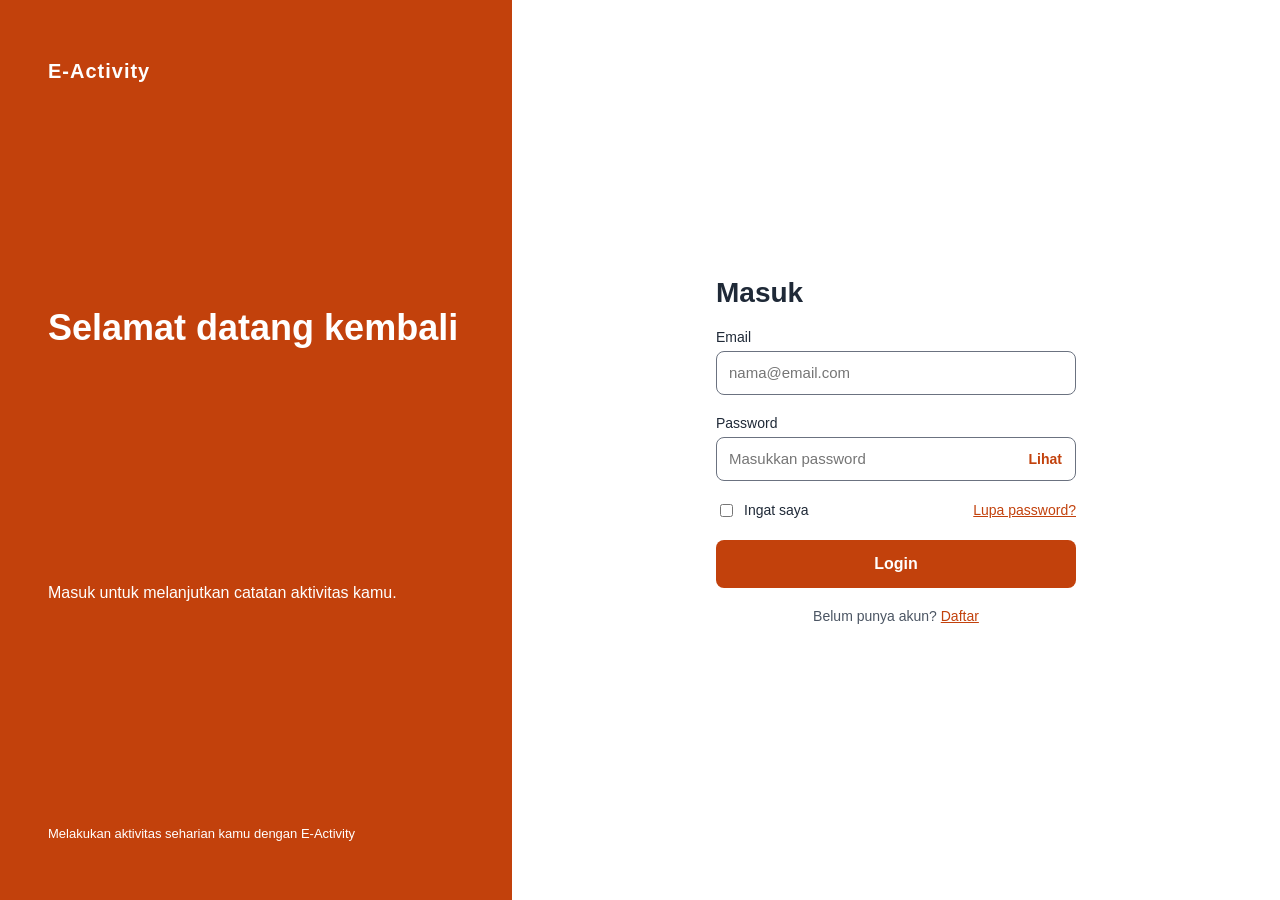
==== index.html @ dd005877 "Add files via upload" ====
<!DOCTYPE html>
<!-- lang="id" memberi tahu browser bahwa halaman ini berbahasa Indonesia -->
<html lang="id">
<head>
  <meta charset="UTF-8">
  <!-- Baris viewport ini wajib supaya tampilan responsif di HP -->
  <meta name="viewport" content="width=device-width, initial-scale=1.0">
  <title>Masuk | LoginTest</title>

  <!-- File CSS (tampilan) akan kita buat setelah index.html selesai -->
  <link rel="stylesheet" href="style.css">
</head>
<body>

  <!-- Pembungkus seluruh halaman. Di desktop: panel kiri + form kanan -->
  <main class="login-page">

    <!-- PANEL KIRI: identitas aplikasi (di HP bisa dikecilkan lewat CSS) -->
    <section class="brand-panel">
      <p class="brand-name">E-Activity</p>
      <h1>Selamat datang kembali</h1>
      <p>Masuk untuk melanjutkan catatan aktivitas kamu.</p>
      <p class="brand-note">Melakukan aktivitas seharian kamu dengan E-Activity</p>
    </section>

    <!-- PANEL KANAN: form login -->
    <section class="form-panel">

      <!-- novalidate: matikan validasi bawaan browser, supaya pesan error
           kita sendiri (dari script.js) yang tampil dan bisa diuji -->
      <form id="login-form" class="login-form" novalidate>
        <h2>Masuk</h2>

        <!-- Pesan umum (misalnya: "Email atau password salah" atau
             "Akun terkunci sementara"). Awalnya kosong. -->
        <p id="form-message" class="form-message" role="alert" aria-live="polite"></p>

        <!-- FIELD EMAIL -->
        <div class="field">
          <label for="email">Email</label>
          <input
            type="email"
            id="email"
            name="email"
            placeholder="nama@email.com"
            autocomplete="username"
            aria-describedby="email-error">
          <!-- Tempat pesan error khusus email (diisi oleh JavaScript) -->
          <span id="email-error" class="field-error"></span>
        </div>

        <!-- FIELD PASSWORD -->
        <div class="field">
          <label for="password">Password</label>
          <div class="password-wrapper">
            <input
              type="password"
              id="password"
              name="password"
              placeholder="Masukkan password"
              autocomplete="current-password"
              aria-describedby="password-error">
            <!-- type="button" supaya tombol ini tidak ikut mengirim form -->
            <button
              type="button"
              id="toggle-password"
              class="toggle-password"
              aria-label="Tampilkan password">
              Lihat
            </button>
          </div>
          <span id="password-error" class="field-error"></span>
        </div>

        <!-- BARIS: Ingat saya + Lupa password -->
        <div class="options-row">
          <label class="remember">
            <input type="checkbox" id="remember" name="remember">
            Ingat saya
          </label>
          <a href="#" id="forgot-link">Lupa password?</a>
        </div>

        <!-- TOMBOL LOGIN: type="submit" supaya bisa ditekan dengan Enter -->
        <button type="submit" id="login-button" class="login-button">Login</button>

        <!-- LINK KE REGISTRASI (project kedua nanti) -->
        <p class="register-text">
          Belum punya akun? <a href="#" id="register-link">Daftar</a>
        </p>
      </form>

    </section>
  </main>

  <!-- File JavaScript (logika) dimuat paling bawah, setelah semua elemen
       di atas ada. Akan kita buat setelah style.css -->
  <script src="script.js"></script>
</body>
</html>
---- style.css ----
/* ==========================================================
   style.css - tampilan halaman login LoginTest
   Mengikuti mockup: panel oranye di kiri, form di kanan.
   ========================================================== */

/* 1. VARIABEL WARNA
   Dengan variabel, kalau mau ganti warna cukup ubah di sini saja. */
   :root {
    --warna-utama: #C2410C;
    --warna-utama-gelap: #9A3412;
    --teks: #1F2937;
    --teks-redup: #4B5563;
    --garis: #6B7280;
    --error: #B91C1C;
    --sukses: #166534;
    --putih: #FFFFFF;
  }
  
  /* 2. RESET DASAR
     box-sizing: border-box membuat lebar elemen sudah termasuk padding
     dan border, jadi ukuran lebih mudah dihitung. */
  * {
    box-sizing: border-box;
  }
  
  body {
    margin: 0;
    font-family: "Segoe UI", Arial, sans-serif;
    color: var(--teks);
    background: var(--putih);
  }
  
  /* 3. LAYOUT UTAMA
     display: flex membuat panel kiri dan kanan berdampingan.
     min-height: 100vh = tinggi minimal setinggi layar. */
  .login-page {
    display: flex;
    min-height: 100vh;
  }
  
  /* 4. PANEL KIRI (oranye) */
  .brand-panel {
    flex: 0 0 40%;
    background: var(--warna-utama);
    color: var(--putih);
    padding: 56px 48px;
    display: flex;
    flex-direction: column;
    justify-content: space-between;
  }
  
  .brand-name {
    margin: 0;
    font-size: 20px;
    font-weight: 700;
    letter-spacing: 1px;
  }
  
  .brand-panel h1 {
    margin: 0 0 12px;
    font-size: 36px;
    line-height: 1.2;
  }
  
  .brand-panel p {
    margin: 0;
    line-height: 1.5;
  }
  
  .brand-note {
    font-size: 13px;
  }
  
  /* 5. PANEL KANAN (form) */
  .form-panel {
    flex: 1;
    display: flex;
    align-items: center;
    justify-content: center;
    padding: 32px;
  }
  
  .login-form {
    width: 100%;
    max-width: 360px;
    display: flex;
    flex-direction: column;
    gap: 20px;
  }
  
  .login-form h2 {
    margin: 0;
    font-size: 28px;
  }
  
  /* 6. FIELD (label + input + pesan error) */
  .field {
    display: flex;
    flex-direction: column;
    gap: 6px;
  }
  
  .field label {
    font-size: 14px;
  }
  
  .field input {
    width: 100%;
    height: 44px;
    padding: 0 12px;
    border: 1px solid var(--garis);
    border-radius: 8px;
    font-size: 15px;
  }
  
  /* Fokus keyboard harus terlihat jelas (penting untuk aksesibilitas) */
  .field input:focus,
  .login-button:focus-visible,
  .toggle-password:focus-visible,
  a:focus-visible {
    outline: 3px solid #FDBA74;
    outline-offset: 2px;
  }
  
  /* Kolom bermasalah: JavaScript nanti menambahkan class "invalid" */
  .field input.invalid {
    border: 2px solid var(--error);
  }
  
  /* Pesan error di bawah kolom. Kalau kosong, tidak memakan tempat. */
  .field-error {
    font-size: 13px;
    color: var(--error);
  }
  
  .field-error:empty {
    display: none;
  }
  
  /* 7. PASSWORD + TOMBOL LIHAT
     Wrapper dibuat position: relative supaya tombol bisa diletakkan
     di atas kolom (di sisi kanan) dengan position: absolute. */
  .password-wrapper {
    position: relative;
  }
  
  .password-wrapper input {
    padding-right: 64px;
  }
  
  .toggle-password {
    position: absolute;
    top: 0;
    right: 4px;
    height: 44px;
    padding: 0 10px;
    border: 0;
    background: transparent;
    color: var(--warna-utama);
    font-size: 14px;
    font-weight: 600;
    cursor: pointer;
  }
  
  /* 8. BARIS "INGAT SAYA" + "LUPA PASSWORD" */
  .options-row {
    display: flex;
    justify-content: space-between;
    align-items: center;
    font-size: 14px;
  }
  
  .remember {
    display: flex;
    align-items: center;
    gap: 8px;
  }
  
  a {
    color: var(--warna-utama);
  }
  
  a:hover {
    color: var(--warna-utama-gelap);
  }
  
  /* 9. TOMBOL LOGIN */
  .login-button {
    height: 48px;
    border: 0;
    border-radius: 8px;
    background: var(--warna-utama);
    color: var(--putih);
    font-size: 16px;
    font-weight: 600;
    cursor: pointer;
  }
  
  .login-button:hover {
    background: var(--warna-utama-gelap);
  }
  
  /* Tombol nonaktif (dipakai nanti saat akun terkunci sementara) */
  .login-button:disabled {
    background: #9CA3AF;
    cursor: not-allowed;
  }
  
  .register-text {
    margin: 0;
    text-align: center;
    font-size: 14px;
    color: var(--teks-redup);
  }
  
  /* 10. PESAN UMUM DI ATAS FORM
     Kalau kosong disembunyikan. Class "error" / "success" ditambahkan
     oleh JavaScript. */
  .form-message {
    margin: 0;
    padding: 10px 12px;
    border-radius: 8px;
    font-size: 14px;
  }
  
  .form-message:empty {
    display: none;
  }
  
  .form-message.error {
    background: #FEE2E2;
    color: var(--error);
  }
  
  .form-message.success {
    background: #DCFCE7;
    color: var(--sukses);
  }
  
  /* 11. TAMPILAN HP
     Aturan di dalam @media hanya berlaku saat lebar layar 768px
     atau kurang. Panel oranye berubah jadi header kecil di atas. */
  @media (max-width: 768px) {
    .login-page {
      flex-direction: column;
    }
  
    .brand-panel {
      flex: none;
      padding: 24px;
      gap: 8px;
    }
  
    .brand-panel h1 {
      font-size: 24px;
    }
  
    .brand-note {
      display: none;
    }
  
    .form-panel {
      align-items: flex-start;
      padding: 24px;
    }
  }
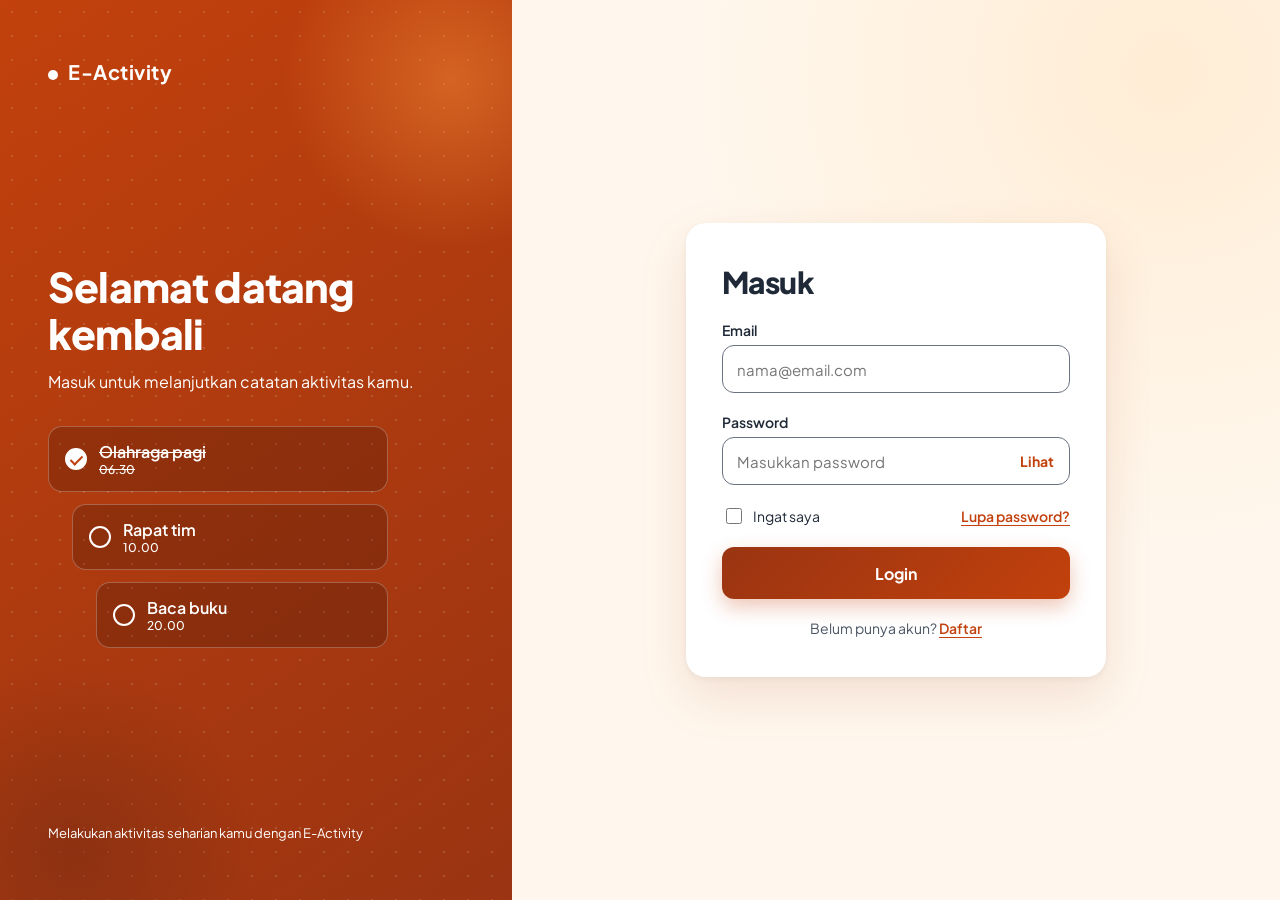
==== commit c9429ccc: "Add files via upload" ====
--- a/index.html
+++ b/index.html
@@ -5,7 +5,7 @@
   <meta charset="UTF-8">
   <!-- Baris viewport ini wajib supaya tampilan responsif di HP -->
   <meta name="viewport" content="width=device-width, initial-scale=1.0">
-  <title>Masuk | LoginTest</title>
+  <title>Masuk | E-Activity</title>
 
   <!-- File CSS (tampilan) akan kita buat setelah index.html selesai -->
   <link rel="stylesheet" href="style.css">
@@ -18,8 +18,28 @@
     <!-- PANEL KIRI: identitas aplikasi (di HP bisa dikecilkan lewat CSS) -->
     <section class="brand-panel">
       <p class="brand-name">E-Activity</p>
-      <h1>Selamat datang kembali</h1>
-      <p>Masuk untuk melanjutkan catatan aktivitas kamu.</p>
+
+      <div class="brand-hero">
+        <h1>Selamat datang kembali</h1>
+        <p>Masuk untuk melanjutkan catatan aktivitas kamu.</p>
+
+        <!-- Kartu pratinjau: hiasan saja, disembunyikan dari screen reader -->
+        <ul class="preview-list" aria-hidden="true">
+          <li class="preview-card done">
+            <span class="check"></span>
+            <span>Olahraga pagi <small>06.30</small></span>
+          </li>
+          <li class="preview-card">
+            <span class="check"></span>
+            <span>Rapat tim <small>10.00</small></span>
+          </li>
+          <li class="preview-card">
+            <span class="check"></span>
+            <span>Baca buku <small>20.00</small></span>
+          </li>
+        </ul>
+      </div>
+
       <p class="brand-note">Melakukan aktivitas seharian kamu dengan E-Activity</p>
     </section>
 
--- a/style.css
+++ b/style.css
@@ -1,266 +1,518 @@
 /* ==========================================================
-   style.css - tampilan halaman login LoginTest
-   Mengikuti mockup: panel oranye di kiri, form di kanan.
+   style.css - tampilan halaman login E-Activity (versi modern)
+   Perubahan dari versi pertama: font baru, panel gradien dengan
+   bentuk melayang, form berbentuk kartu, animasi halus.
+   Nama class dan id TIDAK berubah, jadi script.js dan test case
+   tetap berlaku.
    ========================================================== */
 
-/* 1. VARIABEL WARNA
-   Dengan variabel, kalau mau ganti warna cukup ubah di sini saja. */
+/* 1. FONT
+   Plus Jakarta Sans diambil dari Google Fonts (butuh internet).
+   Kalau gagal dimuat, browser memakai font cadangan di --font. */
+   @import url("https://fonts.googleapis.com/css2?family=Plus+Jakarta+Sans:wght@400;500;600;700;800&display=swap");
+
+   /* 2. VARIABEL (warna dan font). Ubah di sini untuk ganti tema. */
    :root {
-    --warna-utama: #C2410C;
-    --warna-utama-gelap: #9A3412;
-    --teks: #1F2937;
-    --teks-redup: #4B5563;
-    --garis: #6B7280;
-    --error: #B91C1C;
-    --sukses: #166534;
-    --putih: #FFFFFF;
-  }
-  
-  /* 2. RESET DASAR
-     box-sizing: border-box membuat lebar elemen sudah termasuk padding
-     dan border, jadi ukuran lebih mudah dihitung. */
-  * {
-    box-sizing: border-box;
-  }
-  
-  body {
-    margin: 0;
-    font-family: "Segoe UI", Arial, sans-serif;
-    color: var(--teks);
-    background: var(--putih);
-  }
-  
-  /* 3. LAYOUT UTAMA
-     display: flex membuat panel kiri dan kanan berdampingan.
-     min-height: 100vh = tinggi minimal setinggi layar. */
-  .login-page {
-    display: flex;
-    min-height: 100vh;
-  }
-  
-  /* 4. PANEL KIRI (oranye) */
-  .brand-panel {
-    flex: 0 0 40%;
-    background: var(--warna-utama);
-    color: var(--putih);
-    padding: 56px 48px;
-    display: flex;
-    flex-direction: column;
-    justify-content: space-between;
-  }
-  
-  .brand-name {
-    margin: 0;
-    font-size: 20px;
-    font-weight: 700;
-    letter-spacing: 1px;
-  }
-  
-  .brand-panel h1 {
-    margin: 0 0 12px;
-    font-size: 36px;
-    line-height: 1.2;
-  }
-  
-  .brand-panel p {
-    margin: 0;
-    line-height: 1.5;
-  }
-  
-  .brand-note {
-    font-size: 13px;
-  }
-  
-  /* 5. PANEL KANAN (form) */
-  .form-panel {
-    flex: 1;
-    display: flex;
-    align-items: center;
-    justify-content: center;
-    padding: 32px;
-  }
-  
-  .login-form {
-    width: 100%;
-    max-width: 360px;
-    display: flex;
-    flex-direction: column;
-    gap: 20px;
-  }
-  
-  .login-form h2 {
-    margin: 0;
-    font-size: 28px;
-  }
-  
-  /* 6. FIELD (label + input + pesan error) */
-  .field {
-    display: flex;
-    flex-direction: column;
-    gap: 6px;
-  }
-  
-  .field label {
-    font-size: 14px;
-  }
-  
-  .field input {
-    width: 100%;
-    height: 44px;
-    padding: 0 12px;
-    border: 1px solid var(--garis);
-    border-radius: 8px;
-    font-size: 15px;
-  }
-  
-  /* Fokus keyboard harus terlihat jelas (penting untuk aksesibilitas) */
-  .field input:focus,
-  .login-button:focus-visible,
-  .toggle-password:focus-visible,
-  a:focus-visible {
-    outline: 3px solid #FDBA74;
-    outline-offset: 2px;
-  }
-  
-  /* Kolom bermasalah: JavaScript nanti menambahkan class "invalid" */
-  .field input.invalid {
-    border: 2px solid var(--error);
-  }
-  
-  /* Pesan error di bawah kolom. Kalau kosong, tidak memakan tempat. */
-  .field-error {
-    font-size: 13px;
-    color: var(--error);
-  }
-  
-  .field-error:empty {
-    display: none;
-  }
-  
-  /* 7. PASSWORD + TOMBOL LIHAT
-     Wrapper dibuat position: relative supaya tombol bisa diletakkan
-     di atas kolom (di sisi kanan) dengan position: absolute. */
-  .password-wrapper {
-    position: relative;
-  }
-  
-  .password-wrapper input {
-    padding-right: 64px;
-  }
-  
-  .toggle-password {
-    position: absolute;
-    top: 0;
-    right: 4px;
-    height: 44px;
-    padding: 0 10px;
-    border: 0;
-    background: transparent;
-    color: var(--warna-utama);
-    font-size: 14px;
-    font-weight: 600;
-    cursor: pointer;
-  }
-  
-  /* 8. BARIS "INGAT SAYA" + "LUPA PASSWORD" */
-  .options-row {
-    display: flex;
-    justify-content: space-between;
-    align-items: center;
-    font-size: 14px;
-  }
-  
-  .remember {
-    display: flex;
-    align-items: center;
-    gap: 8px;
-  }
-  
-  a {
-    color: var(--warna-utama);
-  }
-  
-  a:hover {
-    color: var(--warna-utama-gelap);
-  }
-  
-  /* 9. TOMBOL LOGIN */
-  .login-button {
-    height: 48px;
-    border: 0;
-    border-radius: 8px;
-    background: var(--warna-utama);
-    color: var(--putih);
-    font-size: 16px;
-    font-weight: 600;
-    cursor: pointer;
-  }
-  
-  .login-button:hover {
-    background: var(--warna-utama-gelap);
-  }
-  
-  /* Tombol nonaktif (dipakai nanti saat akun terkunci sementara) */
-  .login-button:disabled {
-    background: #9CA3AF;
-    cursor: not-allowed;
-  }
-  
-  .register-text {
-    margin: 0;
-    text-align: center;
-    font-size: 14px;
-    color: var(--teks-redup);
-  }
-  
-  /* 10. PESAN UMUM DI ATAS FORM
-     Kalau kosong disembunyikan. Class "error" / "success" ditambahkan
-     oleh JavaScript. */
-  .form-message {
-    margin: 0;
-    padding: 10px 12px;
-    border-radius: 8px;
-    font-size: 14px;
-  }
-  
-  .form-message:empty {
-    display: none;
-  }
-  
-  .form-message.error {
-    background: #FEE2E2;
-    color: var(--error);
-  }
-  
-  .form-message.success {
-    background: #DCFCE7;
-    color: var(--sukses);
-  }
-  
-  /* 11. TAMPILAN HP
-     Aturan di dalam @media hanya berlaku saat lebar layar 768px
-     atau kurang. Panel oranye berubah jadi header kecil di atas. */
-  @media (max-width: 768px) {
-    .login-page {
-      flex-direction: column;
-    }
-  
-    .brand-panel {
-      flex: none;
-      padding: 24px;
-      gap: 8px;
-    }
-  
-    .brand-panel h1 {
-      font-size: 24px;
-    }
-  
-    .brand-note {
-      display: none;
-    }
-  
-    .form-panel {
-      align-items: flex-start;
-      padding: 24px;
-    }
-  }+     --warna-utama: #C2410C;
+     --warna-utama-gelap: #9A3412;
+     --teks: #1F2937;
+     --teks-redup: #4B5563;
+     --garis: #6B7280;
+     --error: #B91C1C;
+     --sukses: #166534;
+     --putih: #FFFFFF;
+     --latar-form: #FFF7ED;
+     --font: "Plus Jakarta Sans", "Segoe UI", Arial, sans-serif;
+   }
+   
+   * {
+     box-sizing: border-box;
+   }
+   
+   body {
+     margin: 0;
+     font-family: var(--font);
+     color: var(--teks);
+     background: var(--putih);
+   }
+   
+   /* Tombol dan kolom isian tidak otomatis memakai font body */
+   button,
+   input {
+     font-family: inherit;
+   }
+   
+   /* 3. ANIMASI
+      keyframes = definisi gerakan. Dipakai lewat properti "animation". */
+   @keyframes naik {
+     from { opacity: 0; transform: translateY(16px); }
+     to   { opacity: 1; transform: none; }
+   }
+   
+   @keyframes melayang {
+     from { transform: translate(0, 0) scale(1); }
+     to   { transform: translate(-30px, 40px) scale(1.15); }
+   }
+   
+   @keyframes getar {
+     0%, 100% { transform: translateX(0); }
+     25%      { transform: translateX(-6px); }
+     75%      { transform: translateX(6px); }
+   }
+   
+   /* 4. LAYOUT UTAMA */
+   .login-page {
+     display: flex;
+     min-height: 100vh;
+   }
+   
+   /* 5. PANEL KIRI
+      Latar: pola titik halus + gradien. Dua bentuk bulat besar
+      (::before dan ::after) melayang pelan sebagai hiasan. */
+   .brand-panel {
+     position: relative;
+     overflow: hidden;
+     flex: 0 0 40%;
+     padding: 56px 48px;
+     display: flex;
+     flex-direction: column;
+     justify-content: space-between;
+     color: var(--putih);
+     background:
+       radial-gradient(rgba(255, 255, 255, 0.14) 1px, transparent 1px) 0 0 / 24px 24px,
+       linear-gradient(145deg, #C2410C 0%, #9A3412 100%);
+   }
+   
+   .brand-panel::before,
+   .brand-panel::after {
+     content: "";
+     position: absolute;
+     border-radius: 50%;
+     pointer-events: none;
+     animation: melayang 12s ease-in-out infinite alternate;
+   }
+   
+   .brand-panel::before {
+     width: 340px;
+     height: 340px;
+     top: -90px;
+     right: -110px;
+     background: radial-gradient(circle, #FB923C, transparent 70%);
+     opacity: 0.45;
+   }
+   
+   .brand-panel::after {
+     width: 380px;
+     height: 380px;
+     bottom: -140px;
+     left: -120px;
+     background: radial-gradient(circle, #7C2D12, transparent 70%);
+     opacity: 0.6;
+     animation-duration: 16s;
+     animation-direction: alternate-reverse;
+   }
+   
+   /* Isi teks berada di atas bentuk hiasan, dan muncul bergantian */
+   .brand-panel > * {
+     position: relative;
+     z-index: 1;
+     animation: naik 0.7s ease both;
+   }
+   
+   .brand-panel > :nth-child(2) { animation-delay: 0.1s; }
+   .brand-panel > :nth-child(3) { animation-delay: 0.2s; }
+   .brand-panel > :nth-child(4) { animation-delay: 0.3s; }
+   
+   .brand-name {
+     margin: 0;
+     font-size: 20px;
+     font-weight: 700;
+     letter-spacing: 0.5px;
+   }
+   
+   /* Titik kecil di depan nama aplikasi */
+   .brand-name::before {
+     content: "";
+     display: inline-block;
+     width: 10px;
+     height: 10px;
+     margin-right: 10px;
+     border-radius: 50%;
+     background: var(--putih);
+   }
+   
+   .brand-panel h1 {
+     margin: 0 0 12px;
+     font-size: clamp(2rem, 3.2vw, 2.75rem);
+     font-weight: 800;
+     line-height: 1.15;
+     letter-spacing: -0.02em;
+   }
+   
+   .brand-panel p {
+     margin: 0;
+     line-height: 1.6;
+   }
+   
+   .brand-note {
+     font-size: 13px;
+   }
+   
+   /* 6. PANEL KANAN: latar krem lembut dengan sorotan di pojok */
+   .form-panel {
+     flex: 1;
+     display: flex;
+     align-items: center;
+     justify-content: center;
+     padding: 32px;
+     background:
+       radial-gradient(circle at 85% 8%, #FFEDD5, transparent 45%),
+       var(--latar-form);
+   }
+   
+   /* Form berbentuk kartu putih dengan bayangan lembut */
+   .login-form {
+     width: 100%;
+     max-width: 420px;
+     display: flex;
+     flex-direction: column;
+     gap: 20px;
+     padding: 40px 36px;
+     border-radius: 20px;
+     background: var(--putih);
+     box-shadow:
+       0 20px 50px rgba(154, 52, 18, 0.12),
+       0 2px 6px rgba(0, 0, 0, 0.05);
+   }
+   
+   /* Tiap bagian form muncul naik satu per satu */
+   .login-form > * {
+     animation: naik 0.5s ease both;
+   }
+   
+   .login-form > :nth-child(1) { animation-delay: 0.05s; }
+   .login-form > :nth-child(2) { animation-delay: 0.10s; }
+   .login-form > :nth-child(3) { animation-delay: 0.15s; }
+   .login-form > :nth-child(4) { animation-delay: 0.20s; }
+   .login-form > :nth-child(5) { animation-delay: 0.25s; }
+   .login-form > :nth-child(6) { animation-delay: 0.30s; }
+   .login-form > :nth-child(7) { animation-delay: 0.35s; }
+   
+   .login-form h2 {
+     margin: 0;
+     font-size: 30px;
+     font-weight: 800;
+     letter-spacing: -0.02em;
+   }
+   
+   /* 7. FIELD */
+   .field {
+     display: flex;
+     flex-direction: column;
+     gap: 6px;
+   }
+   
+   .field label {
+     font-size: 14px;
+     font-weight: 600;
+   }
+   
+   .field input {
+     width: 100%;
+     height: 48px;
+     padding: 0 14px;
+     border: 1.5px solid var(--garis);
+     border-radius: 12px;
+     background: var(--putih);
+     font-size: 15px;
+     transition: border-color 0.2s, box-shadow 0.2s;
+   }
+   
+   .field input:hover {
+     border-color: var(--teks);
+   }
+   
+   /* Saat difokuskan: garis oranye dan cincin cahaya lembut */
+   .field input:focus {
+     outline: 2px solid transparent;
+     border-color: var(--warna-utama);
+     box-shadow: 0 0 0 4px rgba(194, 65, 12, 0.18);
+   }
+   
+   /* Kolom bermasalah: garis merah dan sedikit getaran */
+   .field input.invalid {
+     border-color: var(--error);
+     box-shadow: 0 0 0 3px rgba(185, 28, 28, 0.12);
+     animation: getar 0.35s ease;
+   }
+   
+   .field input.invalid:focus {
+     box-shadow: 0 0 0 4px rgba(185, 28, 28, 0.2);
+   }
+   
+   .field-error {
+     font-size: 13px;
+     font-weight: 500;
+     color: var(--error);
+   }
+   
+   .field-error:empty {
+     display: none;
+   }
+   
+   /* 8. PASSWORD + TOMBOL LIHAT */
+   .password-wrapper {
+     position: relative;
+   }
+   
+   .password-wrapper input {
+     padding-right: 110px;
+   }
+   
+   .toggle-password {
+     position: absolute;
+     top: 0;
+     right: 6px;
+     height: 48px;
+     padding: 0 10px;
+     border: 0;
+     border-radius: 8px;
+     background: transparent;
+     color: var(--warna-utama);
+     font-size: 14px;
+     font-weight: 700;
+     cursor: pointer;
+     transition: color 0.2s;
+   }
+   
+   .toggle-password:hover {
+     color: var(--warna-utama-gelap);
+   }
+   
+   /* 9. BARIS INGAT SAYA + LUPA PASSWORD */
+   .options-row {
+     display: flex;
+     justify-content: space-between;
+     align-items: center;
+     font-size: 14px;
+   }
+   
+   .remember {
+     display: flex;
+     align-items: center;
+     gap: 8px;
+   }
+   
+   .remember input {
+     width: 16px;
+     height: 16px;
+     accent-color: var(--warna-utama);
+   }
+   
+   a {
+     color: var(--warna-utama);
+     font-weight: 600;
+     text-underline-offset: 3px;
+   }
+   
+   a:hover {
+     color: var(--warna-utama-gelap);
+   }
+   
+   /* Penanda fokus keyboard yang jelas untuk tombol dan link */
+   .login-button:focus-visible,
+   .toggle-password:focus-visible,
+   a:focus-visible {
+     outline: 3px solid var(--warna-utama-gelap);
+     outline-offset: 3px;
+   }
+   
+   /* 10. TOMBOL LOGIN: gradien, naik sedikit saat disorot */
+   .login-button {
+     height: 52px;
+     border: 0;
+     border-radius: 12px;
+     background: linear-gradient(135deg, var(--warna-utama-gelap), var(--warna-utama));
+     color: var(--putih);
+     font-size: 16px;
+     font-weight: 700;
+     cursor: pointer;
+     box-shadow: 0 8px 20px rgba(194, 65, 12, 0.3);
+     transition: transform 0.15s, box-shadow 0.2s;
+   }
+   
+   .login-button:hover {
+     transform: translateY(-2px);
+     box-shadow: 0 12px 26px rgba(194, 65, 12, 0.38);
+   }
+   
+   .login-button:active {
+     transform: translateY(0) scale(0.99);
+   }
+   
+   /* Saat akun terkunci */
+   .login-button:disabled {
+     background: #9CA3AF;
+     box-shadow: none;
+     transform: none;
+     cursor: not-allowed;
+   }
+   
+   .register-text {
+     margin: 0;
+     text-align: center;
+     font-size: 14px;
+     color: var(--teks-redup);
+   }
+   
+   /* 11. PESAN UMUM DI ATAS FORM */
+   .form-message {
+     margin: 0;
+     padding: 12px 14px;
+     border-left: 4px solid transparent;
+     border-radius: 12px;
+     font-size: 14px;
+     font-weight: 500;
+   }
+   
+   .form-message:empty {
+     display: none;
+   }
+   
+   .form-message.error {
+     border-left-color: var(--error);
+     background: #FEE2E2;
+     color: var(--error);
+   }
+   
+   .form-message.success {
+     border-left-color: var(--sukses);
+     background: #DCFCE7;
+     color: var(--sukses);
+   }
+   
+   /* 12. TAMPILAN HP (layar 768px ke bawah) */
+   @media (max-width: 768px) {
+     .login-page {
+       flex-direction: column;
+     }
+   
+     .brand-panel {
+       flex: none;
+       padding: 28px 24px;
+       gap: 8px;
+     }
+   
+     .brand-panel::before {
+       width: 220px;
+       height: 220px;
+     }
+   
+     .brand-panel::after {
+       width: 240px;
+       height: 240px;
+     }
+   
+     .brand-panel h1 {
+       font-size: 1.6rem;
+     }
+   
+     .brand-note {
+       display: none;
+     }
+   
+     .form-panel {
+       align-items: flex-start;
+       padding: 20px;
+     }
+   
+     .login-form {
+       padding: 28px 22px;
+     }
+   }
+   
+   /* 13. KARTU PRATINJAU AKTIVITAS DI PANEL KIRI */
+   .preview-list {
+     list-style: none;
+     margin: 32px 0 0;
+     padding: 0;
+     max-width: 340px;
+     display: flex;
+     flex-direction: column;
+     gap: 12px;
+   }
+   
+   .preview-card {
+     display: flex;
+     align-items: center;
+     gap: 12px;
+     padding: 14px 16px;
+     border: 1px solid rgba(255, 255, 255, 0.25);
+     border-radius: 14px;
+     background: rgba(0, 0, 0, 0.18);
+     font-weight: 600;
+     animation: apung 5s ease-in-out infinite alternate;
+   }
+   
+   /* Susunan miring seperti tangga, gerakannya tidak serempak */
+   .preview-card:nth-child(2) { margin-left: 24px; animation-delay: -1.5s; }
+   .preview-card:nth-child(3) { margin-left: 48px; animation-delay: -3s; }
+   
+   .preview-card small {
+     display: block;
+     font-size: 12px;
+     font-weight: 500;
+   }
+   
+   /* Lingkaran centang */
+   .check {
+     position: relative;
+     flex: none;
+     width: 22px;
+     height: 22px;
+     border: 2px solid var(--putih);
+     border-radius: 50%;
+   }
+   
+   .done .check {
+     background: var(--putih);
+   }
+   
+   .done .check::after {
+     content: "";
+     position: absolute;
+     top: 3px;
+     left: 6px;
+     width: 5px;
+     height: 10px;
+     border-right: 2px solid var(--warna-utama);
+     border-bottom: 2px solid var(--warna-utama);
+     transform: rotate(45deg);
+   }
+   
+   .done span:last-child {
+     text-decoration: line-through;
+   }
+   
+   @keyframes apung {
+     from { transform: translateY(0); }
+     to   { transform: translateY(-8px); }
+   }
+   
+   /* Di HP kartu disembunyikan supaya header tetap ringkas */
+   @media (max-width: 768px) {
+     .preview-list {
+       display: none;
+     }
+   }
+   
+   /* 14. AKSESIBILITAS: hormati pengguna yang mematikan animasi
+      di pengaturan perangkatnya (prefers-reduced-motion). */
+   @media (prefers-reduced-motion: reduce) {
+     *,
+     *::before,
+     *::after {
+       animation: none !important;
+       transition: none !important;
+     }
+   }
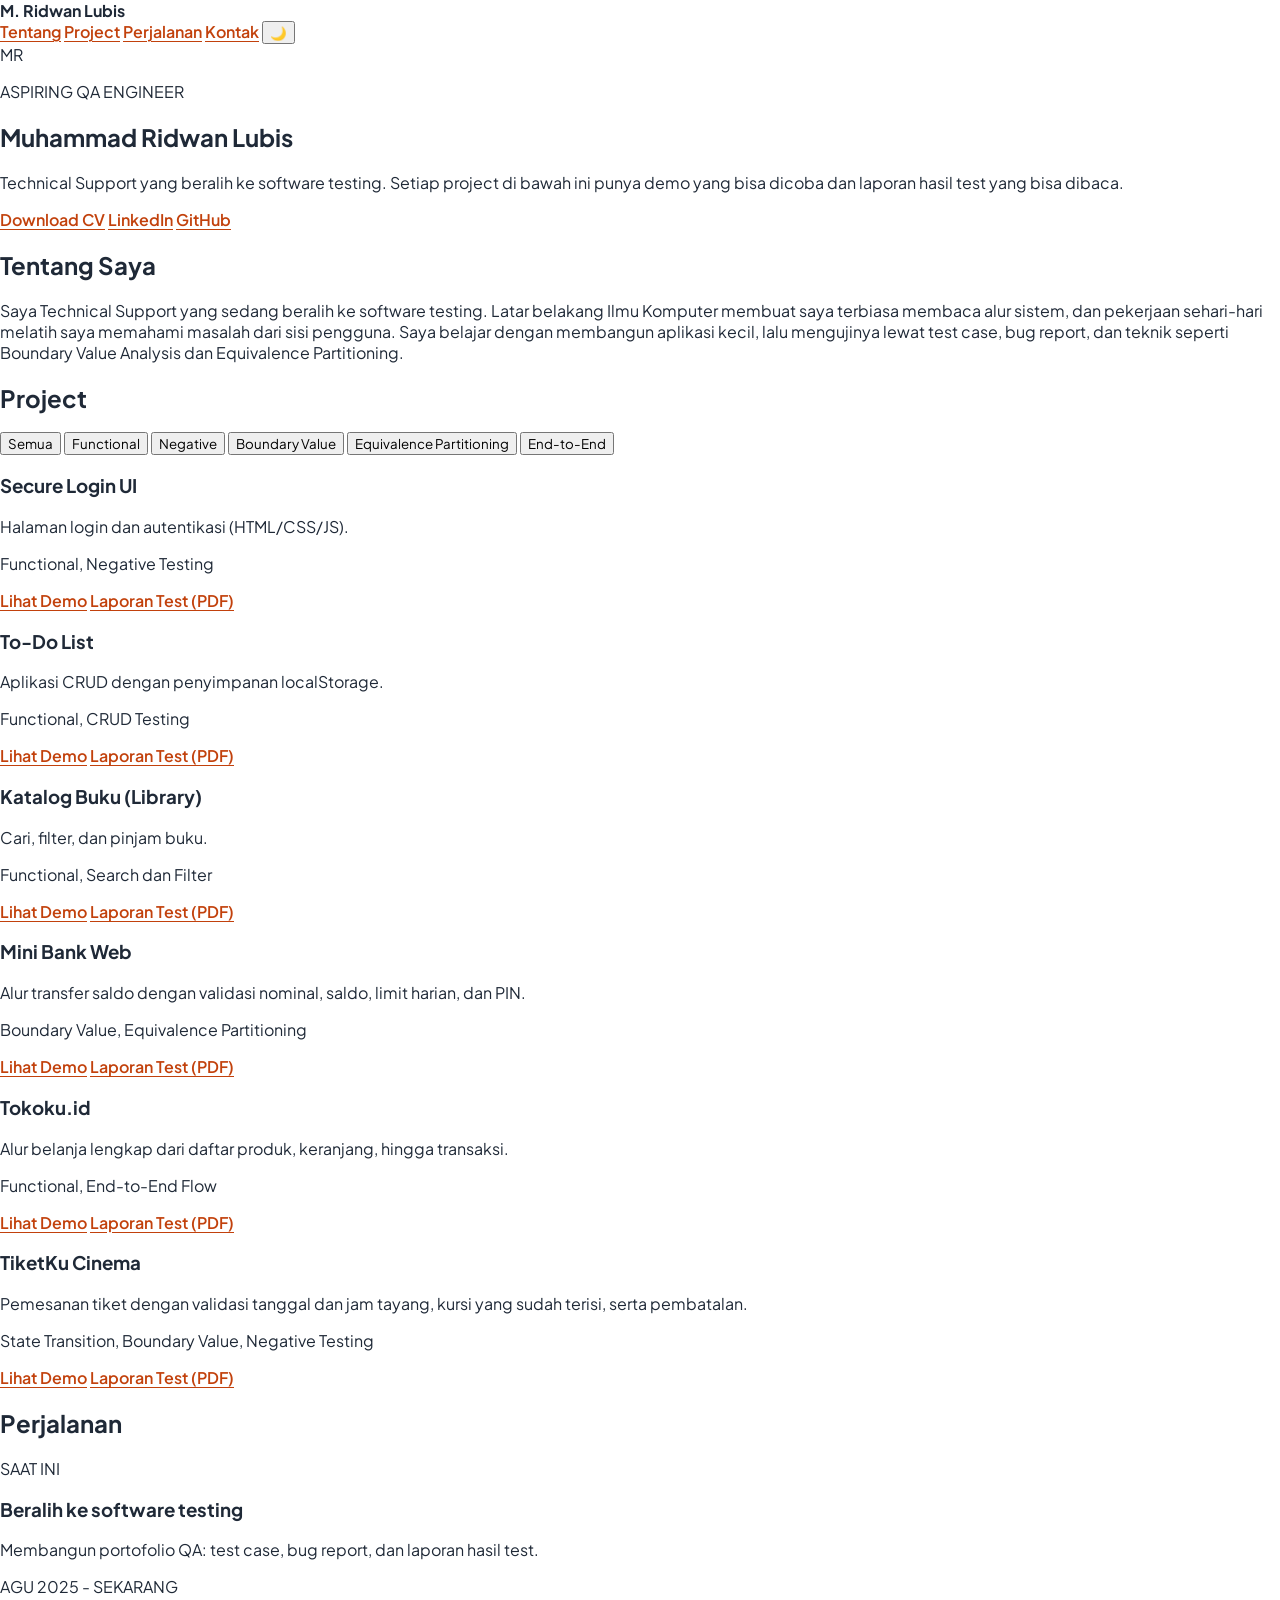
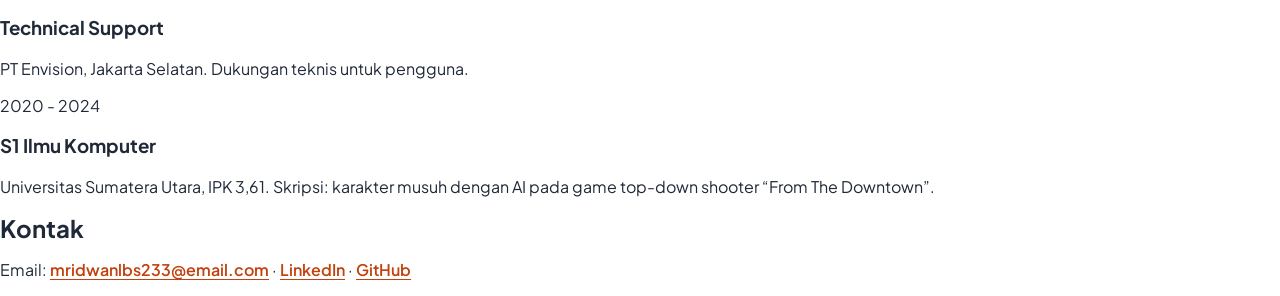
==== commit fd8517bf: "Update index.html" ====
--- a/index.html
+++ b/index.html
@@ -1,120 +1,177 @@
-<!DOCTYPE html>
-<!-- lang="id" memberi tahu browser bahwa halaman ini berbahasa Indonesia -->
-<html lang="id">
+<!doctype html>
+<html lang="id" data-theme="dark">
 <head>
-  <meta charset="UTF-8">
-  <!-- Baris viewport ini wajib supaya tampilan responsif di HP -->
-  <meta name="viewport" content="width=device-width, initial-scale=1.0">
-  <title>Masuk | E-Activity</title>
+<meta charset="utf-8">
+<meta name="viewport" content="width=device-width, initial-scale=1">
+<title>Muhammad Ridwan Lubis - Portofolio QA</title>
+<meta name="description" content="Portofolio Aspiring QA Engineer: demo aplikasi dan laporan hasil testing.">
 
-  <!-- File CSS (tampilan) akan kita buat setelah index.html selesai -->
-  <link rel="stylesheet" href="style.css">
+<link rel="stylesheet" href="style.css">
 </head>
+
 <body>
 
-  <!-- Pembungkus seluruh halaman. Di desktop: panel kiri + form kanan -->
-  <main class="login-page">
+<!-- ===== MENU ATAS ===== -->
+<nav><div class="wrap">
+  <strong>M. Ridwan Lubis</strong>
+  <div class="links">
+    <a href="#tentang">Tentang</a>
+    <a href="#project">Project</a>
+    <a href="#perjalanan">Perjalanan</a>
+    <a href="#kontak">Kontak</a>
+    <button id="theme" type="button" aria-label="Ganti ke mode terang" title="Ganti ke mode terang">🌙</button>
+  </div>
+</div></nav>
 
-    <!-- PANEL KIRI: identitas aplikasi (di HP bisa dikecilkan lewat CSS) -->
-    <section class="brand-panel">
-      <p class="brand-name">E-Activity</p>
+<main class="wrap">
 
-      <div class="brand-hero">
-        <h1>Selamat datang kembali</h1>
-        <p>Masuk untuk melanjutkan catatan aktivitas kamu.</p>
+<!-- ===== BAGIAN ATAS: FOTO, NAMA, TOMBOL ===== -->
+<section class="hero">
+  <!-- Foto: simpan dengan nama foto.jpg di folder yang sama. Kalau belum ada, tampil inisial. -->
+  <div class="photo">
+    <div class="inisial">MR</div>
+    <img src="pasfoto.jpeg" alt="Foto Muhammad Ridwan Lubis" onerror="this.remove()">
+  </div>
+  <div>
+    <p class="eyebrow">ASPIRING QA ENGINEER</p>
+    <h1>Muhammad <span>Ridwan Lubis</span></h1>
+    <p class="lead">Technical Support yang beralih ke software testing. Setiap project di bawah ini punya demo yang bisa dicoba dan laporan hasil test yang bisa dibaca.</p>
+    <div class="btns">
+      <a class="btn" href="cv/CV-Muhammad-Ridwan-Lubis.pdf" target="_blank" rel="noopener">Download CV</a>
+      <a class="btn ghost" href="https://www.linkedin.com/in/mridwanlbs23" target="_blank" rel="noopener">LinkedIn</a>
+      <a class="btn ghost" href="https://github.com/mridwanlbs233-collab" target="_blank" rel="noopener">GitHub</a>
+    </div>
+  </div>
+</section>
 
-        <!-- Kartu pratinjau: hiasan saja, disembunyikan dari screen reader -->
-        <ul class="preview-list" aria-hidden="true">
-          <li class="preview-card done">
-            <span class="check"></span>
-            <span>Olahraga pagi <small>06.30</small></span>
-          </li>
-          <li class="preview-card">
-            <span class="check"></span>
-            <span>Rapat tim <small>10.00</small></span>
-          </li>
-          <li class="preview-card">
-            <span class="check"></span>
-            <span>Baca buku <small>20.00</small></span>
-          </li>
-        </ul>
+<!-- ===== TENTANG SAYA ===== -->
+<section id="tentang" class="reveal">
+  <h2>Tentang Saya</h2>
+  <p class="about">Saya Technical Support yang sedang beralih ke software testing. Latar belakang Ilmu Komputer membuat saya terbiasa membaca alur sistem, dan pekerjaan sehari-hari melatih saya memahami masalah dari sisi pengguna. Saya belajar dengan membangun aplikasi kecil, lalu mengujinya lewat test case, bug report, dan teknik seperti Boundary Value Analysis dan Equivalence Partitioning.</p>
+</section>
+
+<!-- ===== PROJECT ===== -->
+<section id="project" class="reveal">
+  <h2>Project</h2>
+
+  <!-- Tombol filter. data-filter harus sama dengan salah satu kata di data-k pada kartu. -->
+  <div class="chips" role="group" aria-label="Filter project">
+    <button class="chip on" type="button" data-filter="all">Semua</button>
+    <button class="chip" type="button" data-filter="functional">Functional</button>
+    <button class="chip" type="button" data-filter="negative">Negative</button>
+    <button class="chip" type="button" data-filter="bva">Boundary Value</button>
+    <button class="chip" type="button" data-filter="ep">Equivalence Partitioning</button>
+    <button class="chip" type="button" data-filter="e2e">End-to-End</button>
+  </div>
+
+  <div class="grid">
+
+    <!-- PROJECT 1: Login UI
+         Link tombol "Lihat Demo" ada di href pertama (ganti kalau perlu).
+         data-k = kategori untuk filter. -->
+    <article class="card" data-k="functional negative">
+      <h3>Secure Login UI</h3>
+      <p>Halaman login dan autentikasi (HTML/CSS/JS).</p>
+      <p class="tag">Functional, Negative Testing</p>
+      <div class="btns">
+        <a class="btn" href="https://mridwanlbs233-collab.github.io/login-ui/" target="_blank" rel="noopener">Lihat Demo</a>
+        <a class="btn ghost" href="reports/login-ui.pdf" target="_blank" rel="noopener">Laporan Test (PDF)</a>
       </div>
+    </article>
 
-      <p class="brand-note">Melakukan aktivitas seharian kamu dengan E-Activity</p>
-    </section>
+    <!-- PROJECT 2: To-Do List -->
+    <article class="card" data-k="functional">
+      <h3>To-Do List</h3>
+      <p>Aplikasi CRUD dengan penyimpanan localStorage.</p>
+      <p class="tag">Functional, CRUD Testing</p>
+      <div class="btns">
+        <a class="btn" href="https://mridwanlbs233-collab.github.io/todo-list/" target="_blank" rel="noopener">Lihat Demo</a>
+        <a class="btn ghost" href="reports/todo-list.pdf" target="_blank" rel="noopener">Laporan Test (PDF)</a>
+      </div>
+    </article>
 
-    <!-- PANEL KANAN: form login -->
-    <section class="form-panel">
+    <!-- PROJECT 3: Katalog Buku -->
+    <article class="card" data-k="functional">
+      <h3>Katalog Buku (Library)</h3>
+      <p>Cari, filter, dan pinjam buku.</p>
+      <p class="tag">Functional, Search dan Filter</p>
+      <div class="btns">
+        <a class="btn" href="https://mridwanlbs233-collab.github.io/library/" target="_blank" rel="noopener">Lihat Demo</a>
+        <a class="btn ghost" href="reports/library.pdf" target="_blank" rel="noopener">Laporan Test (PDF)</a>
+      </div>
+    </article>
 
-      <!-- novalidate: matikan validasi bawaan browser, supaya pesan error
-           kita sendiri (dari script.js) yang tampil dan bisa diuji -->
-      <form id="login-form" class="login-form" novalidate>
-        <h2>Masuk</h2>
+    <!-- PROJECT 4: Mini Bank Web -->
+    <article class="card" data-k="bva ep">
+      <h3>Mini Bank Web</h3>
+      <p>Alur transfer saldo dengan validasi nominal, saldo, limit harian, dan PIN.</p>
+      <p class="tag">Boundary Value, Equivalence Partitioning</p>
+      <div class="btns">
+        <a class="btn" href="https://mridwanlbs233-collab.github.io/registrasi/" target="_blank" rel="noopener">Lihat Demo</a>
+        <a class="btn ghost" href="reports/registrasi.pdf" target="_blank" rel="noopener">Laporan Test (PDF)</a>
+      </div>
+    </article>
 
-        <!-- Pesan umum (misalnya: "Email atau password salah" atau
-             "Akun terkunci sementara"). Awalnya kosong. -->
-        <p id="form-message" class="form-message" role="alert" aria-live="polite"></p>
+    <!-- PROJECT 5: Online Shop -->
+    <article class="card" data-k="functional e2e">
+      <h3>Tokoku.id</h3>
+      <p>Alur belanja lengkap dari daftar produk, keranjang, hingga transaksi.</p>
+      <p class="tag">Functional, End-to-End Flow</p>
+      <div class="btns">
+        <a class="btn" href="https://mridwanlbs233-collab.github.io/online-shop/" target="_blank" rel="noopener">Lihat Demo</a>
+        <a class="btn ghost" href="reports/online-shop.pdf" target="_blank" rel="noopener">Laporan Test (PDF)</a>
+      </div>
+    </article>
 
-        <!-- FIELD EMAIL -->
-        <div class="field">
-          <label for="email">Email</label>
-          <input
-            type="email"
-            id="email"
-            name="email"
-            placeholder="nama@email.com"
-            autocomplete="username"
-            aria-describedby="email-error">
-          <!-- Tempat pesan error khusus email (diisi oleh JavaScript) -->
-          <span id="email-error" class="field-error"></span>
-        </div>
+    <!-- PROJECT 5: TiketKu Cinema -->
+    <article class="card" data-k="functional e2e">
+      <h3>TiketKu Cinema</h3>
+      <p>Pemesanan tiket dengan validasi tanggal dan jam tayang, kursi yang sudah terisi, serta pembatalan.</p>
+      <p class="tag">State Transition, Boundary Value, Negative Testing</p>
+      <div class="btns">
+        <a class="btn" href="https://mridwanlbs233-collab.github.io/online-shop/" target="_blank" rel="noopener">Lihat Demo</a>
+        <a class="btn ghost" href="reports/online-shop.pdf" target="_blank" rel="noopener">Laporan Test (PDF)</a>
+      </div>
+    </article>
 
-        <!-- FIELD PASSWORD -->
-        <div class="field">
-          <label for="password">Password</label>
-          <div class="password-wrapper">
-            <input
-              type="password"
-              id="password"
-              name="password"
-              placeholder="Masukkan password"
-              autocomplete="current-password"
-              aria-describedby="password-error">
-            <!-- type="button" supaya tombol ini tidak ikut mengirim form -->
-            <button
-              type="button"
-              id="toggle-password"
-              class="toggle-password"
-              aria-label="Tampilkan password">
-              Lihat
-            </button>
-          </div>
-          <span id="password-error" class="field-error"></span>
-        </div>
+    <!-- Untuk menambah project: salin satu blok <article> sampai </article>, tempel di sini,
+         lalu ubah judul, deskripsi, link, dan data-k. -->
 
-        <!-- BARIS: Ingat saya + Lupa password -->
-        <div class="options-row">
-          <label class="remember">
-            <input type="checkbox" id="remember" name="remember">
-            Ingat saya
-          </label>
-          <a href="#" id="forgot-link">Lupa password?</a>
-        </div>
+  </div>
+</section>
 
-        <!-- TOMBOL LOGIN: type="submit" supaya bisa ditekan dengan Enter -->
-        <button type="submit" id="login-button" class="login-button">Login</button>
+<!-- ===== PERJALANAN (TIMELINE) ===== -->
+<section id="perjalanan" class="reveal">
+  <h2>Perjalanan</h2>
+  <div class="timeline">
+    <div class="item">
+      <time>SAAT INI</time>
+      <h3>Beralih ke software testing</h3>
+      <p>Membangun portofolio QA: test case, bug report, dan laporan hasil test.</p>
+    </div>
+    <div class="item">
+      <time>AGU 2025 - SEKARANG</time>
+      <h3>Technical Support</h3>
+      <p>PT Envision, Jakarta Selatan. Dukungan teknis untuk pengguna.</p>
+    </div>
+    <div class="item">
+      <time>2020 - 2024</time>
+      <h3>S1 Ilmu Komputer</h3>
+      <p>Universitas Sumatera Utara, IPK 3,61. Skripsi: karakter musuh dengan AI pada game top-down shooter “From The Downtown”.</p>
+    </div>
+  </div>
+</section>
 
-        <!-- LINK KE REGISTRASI (project kedua nanti) -->
-        <p class="register-text">
-          Belum punya akun? <a href="#" id="register-link">Daftar</a>
-        </p>
-      </form>
+</main>
 
-    </section>
-  </main>
+<!-- ===== KONTAK ===== -->
+<footer id="kontak"><div class="wrap">
+  <h2 style="margin:0;font-size:24px">Kontak</h2>
+  <p>Email: <a href="mailto:mridwanlbs233@email.com">mridwanlbs233@email.com</a> ·
+     <a href="https://www.linkedin.com/in/mridwanlbs23">LinkedIn</a> ·
+     <a href="https://github.com/mridwanlbs233-collab">GitHub</a></p>
+</div></footer>
 
-  <!-- File JavaScript (logika) dimuat paling bawah, setelah semua elemen
-       di atas ada. Akan kita buat setelah style.css -->
-  <script src="script.js"></script>
+<script src="script.js"></script>
 </body>
-</html>+</html>
--- a/style.css
+++ b/style.css
@@ -9,510 +9,510 @@
 /* 1. FONT
    Plus Jakarta Sans diambil dari Google Fonts (butuh internet).
    Kalau gagal dimuat, browser memakai font cadangan di --font. */
-   @import url("https://fonts.googleapis.com/css2?family=Plus+Jakarta+Sans:wght@400;500;600;700;800&display=swap");
-
-   /* 2. VARIABEL (warna dan font). Ubah di sini untuk ganti tema. */
-   :root {
-     --warna-utama: #C2410C;
-     --warna-utama-gelap: #9A3412;
-     --teks: #1F2937;
-     --teks-redup: #4B5563;
-     --garis: #6B7280;
-     --error: #B91C1C;
-     --sukses: #166534;
-     --putih: #FFFFFF;
-     --latar-form: #FFF7ED;
-     --font: "Plus Jakarta Sans", "Segoe UI", Arial, sans-serif;
-   }
-   
-   * {
-     box-sizing: border-box;
-   }
-   
-   body {
-     margin: 0;
-     font-family: var(--font);
-     color: var(--teks);
-     background: var(--putih);
-   }
-   
-   /* Tombol dan kolom isian tidak otomatis memakai font body */
-   button,
-   input {
-     font-family: inherit;
-   }
-   
-   /* 3. ANIMASI
-      keyframes = definisi gerakan. Dipakai lewat properti "animation". */
-   @keyframes naik {
-     from { opacity: 0; transform: translateY(16px); }
-     to   { opacity: 1; transform: none; }
-   }
-   
-   @keyframes melayang {
-     from { transform: translate(0, 0) scale(1); }
-     to   { transform: translate(-30px, 40px) scale(1.15); }
-   }
-   
-   @keyframes getar {
-     0%, 100% { transform: translateX(0); }
-     25%      { transform: translateX(-6px); }
-     75%      { transform: translateX(6px); }
-   }
-   
-   /* 4. LAYOUT UTAMA */
-   .login-page {
-     display: flex;
-     min-height: 100vh;
-   }
-   
-   /* 5. PANEL KIRI
-      Latar: pola titik halus + gradien. Dua bentuk bulat besar
-      (::before dan ::after) melayang pelan sebagai hiasan. */
-   .brand-panel {
-     position: relative;
-     overflow: hidden;
-     flex: 0 0 40%;
-     padding: 56px 48px;
-     display: flex;
-     flex-direction: column;
-     justify-content: space-between;
-     color: var(--putih);
-     background:
-       radial-gradient(rgba(255, 255, 255, 0.14) 1px, transparent 1px) 0 0 / 24px 24px,
-       linear-gradient(145deg, #C2410C 0%, #9A3412 100%);
-   }
-   
-   .brand-panel::before,
-   .brand-panel::after {
-     content: "";
-     position: absolute;
-     border-radius: 50%;
-     pointer-events: none;
-     animation: melayang 12s ease-in-out infinite alternate;
-   }
-   
-   .brand-panel::before {
-     width: 340px;
-     height: 340px;
-     top: -90px;
-     right: -110px;
-     background: radial-gradient(circle, #FB923C, transparent 70%);
-     opacity: 0.45;
-   }
-   
-   .brand-panel::after {
-     width: 380px;
-     height: 380px;
-     bottom: -140px;
-     left: -120px;
-     background: radial-gradient(circle, #7C2D12, transparent 70%);
-     opacity: 0.6;
-     animation-duration: 16s;
-     animation-direction: alternate-reverse;
-   }
-   
-   /* Isi teks berada di atas bentuk hiasan, dan muncul bergantian */
-   .brand-panel > * {
-     position: relative;
-     z-index: 1;
-     animation: naik 0.7s ease both;
-   }
-   
-   .brand-panel > :nth-child(2) { animation-delay: 0.1s; }
-   .brand-panel > :nth-child(3) { animation-delay: 0.2s; }
-   .brand-panel > :nth-child(4) { animation-delay: 0.3s; }
-   
-   .brand-name {
-     margin: 0;
-     font-size: 20px;
-     font-weight: 700;
-     letter-spacing: 0.5px;
-   }
-   
-   /* Titik kecil di depan nama aplikasi */
-   .brand-name::before {
-     content: "";
-     display: inline-block;
-     width: 10px;
-     height: 10px;
-     margin-right: 10px;
-     border-radius: 50%;
-     background: var(--putih);
-   }
-   
-   .brand-panel h1 {
-     margin: 0 0 12px;
-     font-size: clamp(2rem, 3.2vw, 2.75rem);
-     font-weight: 800;
-     line-height: 1.15;
-     letter-spacing: -0.02em;
-   }
-   
-   .brand-panel p {
-     margin: 0;
-     line-height: 1.6;
-   }
-   
-   .brand-note {
-     font-size: 13px;
-   }
-   
-   /* 6. PANEL KANAN: latar krem lembut dengan sorotan di pojok */
-   .form-panel {
-     flex: 1;
-     display: flex;
-     align-items: center;
-     justify-content: center;
-     padding: 32px;
-     background:
-       radial-gradient(circle at 85% 8%, #FFEDD5, transparent 45%),
-       var(--latar-form);
-   }
-   
-   /* Form berbentuk kartu putih dengan bayangan lembut */
-   .login-form {
-     width: 100%;
-     max-width: 420px;
-     display: flex;
-     flex-direction: column;
-     gap: 20px;
-     padding: 40px 36px;
-     border-radius: 20px;
-     background: var(--putih);
-     box-shadow:
-       0 20px 50px rgba(154, 52, 18, 0.12),
-       0 2px 6px rgba(0, 0, 0, 0.05);
-   }
-   
-   /* Tiap bagian form muncul naik satu per satu */
-   .login-form > * {
-     animation: naik 0.5s ease both;
-   }
-   
-   .login-form > :nth-child(1) { animation-delay: 0.05s; }
-   .login-form > :nth-child(2) { animation-delay: 0.10s; }
-   .login-form > :nth-child(3) { animation-delay: 0.15s; }
-   .login-form > :nth-child(4) { animation-delay: 0.20s; }
-   .login-form > :nth-child(5) { animation-delay: 0.25s; }
-   .login-form > :nth-child(6) { animation-delay: 0.30s; }
-   .login-form > :nth-child(7) { animation-delay: 0.35s; }
-   
-   .login-form h2 {
-     margin: 0;
-     font-size: 30px;
-     font-weight: 800;
-     letter-spacing: -0.02em;
-   }
-   
-   /* 7. FIELD */
-   .field {
-     display: flex;
-     flex-direction: column;
-     gap: 6px;
-   }
-   
-   .field label {
-     font-size: 14px;
-     font-weight: 600;
-   }
-   
-   .field input {
-     width: 100%;
-     height: 48px;
-     padding: 0 14px;
-     border: 1.5px solid var(--garis);
-     border-radius: 12px;
-     background: var(--putih);
-     font-size: 15px;
-     transition: border-color 0.2s, box-shadow 0.2s;
-   }
-   
-   .field input:hover {
-     border-color: var(--teks);
-   }
-   
-   /* Saat difokuskan: garis oranye dan cincin cahaya lembut */
-   .field input:focus {
-     outline: 2px solid transparent;
-     border-color: var(--warna-utama);
-     box-shadow: 0 0 0 4px rgba(194, 65, 12, 0.18);
-   }
-   
-   /* Kolom bermasalah: garis merah dan sedikit getaran */
-   .field input.invalid {
-     border-color: var(--error);
-     box-shadow: 0 0 0 3px rgba(185, 28, 28, 0.12);
-     animation: getar 0.35s ease;
-   }
-   
-   .field input.invalid:focus {
-     box-shadow: 0 0 0 4px rgba(185, 28, 28, 0.2);
-   }
-   
-   .field-error {
-     font-size: 13px;
-     font-weight: 500;
-     color: var(--error);
-   }
-   
-   .field-error:empty {
-     display: none;
-   }
-   
-   /* 8. PASSWORD + TOMBOL LIHAT */
-   .password-wrapper {
-     position: relative;
-   }
-   
-   .password-wrapper input {
-     padding-right: 110px;
-   }
-   
-   .toggle-password {
-     position: absolute;
-     top: 0;
-     right: 6px;
-     height: 48px;
-     padding: 0 10px;
-     border: 0;
-     border-radius: 8px;
-     background: transparent;
-     color: var(--warna-utama);
-     font-size: 14px;
-     font-weight: 700;
-     cursor: pointer;
-     transition: color 0.2s;
-   }
-   
-   .toggle-password:hover {
-     color: var(--warna-utama-gelap);
-   }
-   
-   /* 9. BARIS INGAT SAYA + LUPA PASSWORD */
-   .options-row {
-     display: flex;
-     justify-content: space-between;
-     align-items: center;
-     font-size: 14px;
-   }
-   
-   .remember {
-     display: flex;
-     align-items: center;
-     gap: 8px;
-   }
-   
-   .remember input {
-     width: 16px;
-     height: 16px;
-     accent-color: var(--warna-utama);
-   }
-   
-   a {
-     color: var(--warna-utama);
-     font-weight: 600;
-     text-underline-offset: 3px;
-   }
-   
-   a:hover {
-     color: var(--warna-utama-gelap);
-   }
-   
-   /* Penanda fokus keyboard yang jelas untuk tombol dan link */
-   .login-button:focus-visible,
-   .toggle-password:focus-visible,
-   a:focus-visible {
-     outline: 3px solid var(--warna-utama-gelap);
-     outline-offset: 3px;
-   }
-   
-   /* 10. TOMBOL LOGIN: gradien, naik sedikit saat disorot */
-   .login-button {
-     height: 52px;
-     border: 0;
-     border-radius: 12px;
-     background: linear-gradient(135deg, var(--warna-utama-gelap), var(--warna-utama));
-     color: var(--putih);
-     font-size: 16px;
-     font-weight: 700;
-     cursor: pointer;
-     box-shadow: 0 8px 20px rgba(194, 65, 12, 0.3);
-     transition: transform 0.15s, box-shadow 0.2s;
-   }
-   
-   .login-button:hover {
-     transform: translateY(-2px);
-     box-shadow: 0 12px 26px rgba(194, 65, 12, 0.38);
-   }
-   
-   .login-button:active {
-     transform: translateY(0) scale(0.99);
-   }
-   
-   /* Saat akun terkunci */
-   .login-button:disabled {
-     background: #9CA3AF;
-     box-shadow: none;
-     transform: none;
-     cursor: not-allowed;
-   }
-   
-   .register-text {
-     margin: 0;
-     text-align: center;
-     font-size: 14px;
-     color: var(--teks-redup);
-   }
-   
-   /* 11. PESAN UMUM DI ATAS FORM */
-   .form-message {
-     margin: 0;
-     padding: 12px 14px;
-     border-left: 4px solid transparent;
-     border-radius: 12px;
-     font-size: 14px;
-     font-weight: 500;
-   }
-   
-   .form-message:empty {
-     display: none;
-   }
-   
-   .form-message.error {
-     border-left-color: var(--error);
-     background: #FEE2E2;
-     color: var(--error);
-   }
-   
-   .form-message.success {
-     border-left-color: var(--sukses);
-     background: #DCFCE7;
-     color: var(--sukses);
-   }
-   
-   /* 12. TAMPILAN HP (layar 768px ke bawah) */
-   @media (max-width: 768px) {
-     .login-page {
-       flex-direction: column;
-     }
-   
-     .brand-panel {
-       flex: none;
-       padding: 28px 24px;
-       gap: 8px;
-     }
-   
-     .brand-panel::before {
-       width: 220px;
-       height: 220px;
-     }
-   
-     .brand-panel::after {
-       width: 240px;
-       height: 240px;
-     }
-   
-     .brand-panel h1 {
-       font-size: 1.6rem;
-     }
-   
-     .brand-note {
-       display: none;
-     }
-   
-     .form-panel {
-       align-items: flex-start;
-       padding: 20px;
-     }
-   
-     .login-form {
-       padding: 28px 22px;
-     }
-   }
-   
-   /* 13. KARTU PRATINJAU AKTIVITAS DI PANEL KIRI */
-   .preview-list {
-     list-style: none;
-     margin: 32px 0 0;
-     padding: 0;
-     max-width: 340px;
-     display: flex;
-     flex-direction: column;
-     gap: 12px;
-   }
-   
-   .preview-card {
-     display: flex;
-     align-items: center;
-     gap: 12px;
-     padding: 14px 16px;
-     border: 1px solid rgba(255, 255, 255, 0.25);
-     border-radius: 14px;
-     background: rgba(0, 0, 0, 0.18);
-     font-weight: 600;
-     animation: apung 5s ease-in-out infinite alternate;
-   }
-   
-   /* Susunan miring seperti tangga, gerakannya tidak serempak */
-   .preview-card:nth-child(2) { margin-left: 24px; animation-delay: -1.5s; }
-   .preview-card:nth-child(3) { margin-left: 48px; animation-delay: -3s; }
-   
-   .preview-card small {
-     display: block;
-     font-size: 12px;
-     font-weight: 500;
-   }
-   
-   /* Lingkaran centang */
-   .check {
-     position: relative;
-     flex: none;
-     width: 22px;
-     height: 22px;
-     border: 2px solid var(--putih);
-     border-radius: 50%;
-   }
-   
-   .done .check {
-     background: var(--putih);
-   }
-   
-   .done .check::after {
-     content: "";
-     position: absolute;
-     top: 3px;
-     left: 6px;
-     width: 5px;
-     height: 10px;
-     border-right: 2px solid var(--warna-utama);
-     border-bottom: 2px solid var(--warna-utama);
-     transform: rotate(45deg);
-   }
-   
-   .done span:last-child {
-     text-decoration: line-through;
-   }
-   
-   @keyframes apung {
-     from { transform: translateY(0); }
-     to   { transform: translateY(-8px); }
-   }
-   
-   /* Di HP kartu disembunyikan supaya header tetap ringkas */
-   @media (max-width: 768px) {
-     .preview-list {
-       display: none;
-     }
-   }
-   
-   /* 14. AKSESIBILITAS: hormati pengguna yang mematikan animasi
-      di pengaturan perangkatnya (prefers-reduced-motion). */
-   @media (prefers-reduced-motion: reduce) {
-     *,
-     *::before,
-     *::after {
-       animation: none !important;
-       transition: none !important;
-     }
-   }+@import url("https://fonts.googleapis.com/css2?family=Plus+Jakarta+Sans:wght@400;500;600;700;800&display=swap");
+
+/* 2. VARIABEL (warna dan font). Ubah di sini untuk ganti tema. */
+:root {
+  --warna-utama: #C2410C;
+  --warna-utama-gelap: #9A3412;
+  --teks: #1F2937;
+  --teks-redup: #4B5563;
+  --garis: #6B7280;
+  --error: #B91C1C;
+  --sukses: #166534;
+  --putih: #FFFFFF;
+  --latar-form: #FFF7ED;
+  --font: "Plus Jakarta Sans", "Segoe UI", Arial, sans-serif;
+}
+
+* {
+  box-sizing: border-box;
+}
+
+body {
+  margin: 0;
+  font-family: var(--font);
+  color: var(--teks);
+  background: var(--putih);
+}
+
+/* Tombol dan kolom isian tidak otomatis memakai font body */
+button,
+input {
+  font-family: inherit;
+}
+
+/* 3. ANIMASI
+   keyframes = definisi gerakan. Dipakai lewat properti "animation". */
+@keyframes naik {
+  from { opacity: 0; transform: translateY(16px); }
+  to   { opacity: 1; transform: none; }
+}
+
+@keyframes melayang {
+  from { transform: translate(0, 0) scale(1); }
+  to   { transform: translate(-30px, 40px) scale(1.15); }
+}
+
+@keyframes getar {
+  0%, 100% { transform: translateX(0); }
+  25%      { transform: translateX(-6px); }
+  75%      { transform: translateX(6px); }
+}
+
+/* 4. LAYOUT UTAMA */
+.login-page {
+  display: flex;
+  min-height: 100vh;
+}
+
+/* 5. PANEL KIRI
+   Latar: pola titik halus + gradien. Dua bentuk bulat besar
+   (::before dan ::after) melayang pelan sebagai hiasan. */
+.brand-panel {
+  position: relative;
+  overflow: hidden;
+  flex: 0 0 40%;
+  padding: 56px 48px;
+  display: flex;
+  flex-direction: column;
+  justify-content: space-between;
+  color: var(--putih);
+  background:
+    radial-gradient(rgba(255, 255, 255, 0.14) 1px, transparent 1px) 0 0 / 24px 24px,
+    linear-gradient(145deg, #C2410C 0%, #9A3412 100%);
+}
+
+.brand-panel::before,
+.brand-panel::after {
+  content: "";
+  position: absolute;
+  border-radius: 50%;
+  pointer-events: none;
+  animation: melayang 12s ease-in-out infinite alternate;
+}
+
+.brand-panel::before {
+  width: 340px;
+  height: 340px;
+  top: -90px;
+  right: -110px;
+  background: radial-gradient(circle, #FB923C, transparent 70%);
+  opacity: 0.45;
+}
+
+.brand-panel::after {
+  width: 380px;
+  height: 380px;
+  bottom: -140px;
+  left: -120px;
+  background: radial-gradient(circle, #7C2D12, transparent 70%);
+  opacity: 0.6;
+  animation-duration: 16s;
+  animation-direction: alternate-reverse;
+}
+
+/* Isi teks berada di atas bentuk hiasan, dan muncul bergantian */
+.brand-panel > * {
+  position: relative;
+  z-index: 1;
+  animation: naik 0.7s ease both;
+}
+
+.brand-panel > :nth-child(2) { animation-delay: 0.1s; }
+.brand-panel > :nth-child(3) { animation-delay: 0.2s; }
+.brand-panel > :nth-child(4) { animation-delay: 0.3s; }
+
+.brand-name {
+  margin: 0;
+  font-size: 20px;
+  font-weight: 700;
+  letter-spacing: 0.5px;
+}
+
+/* Titik kecil di depan nama aplikasi */
+.brand-name::before {
+  content: "";
+  display: inline-block;
+  width: 10px;
+  height: 10px;
+  margin-right: 10px;
+  border-radius: 50%;
+  background: var(--putih);
+}
+
+.brand-panel h1 {
+  margin: 0 0 12px;
+  font-size: clamp(2rem, 3.2vw, 2.75rem);
+  font-weight: 800;
+  line-height: 1.15;
+  letter-spacing: -0.02em;
+}
+
+.brand-panel p {
+  margin: 0;
+  line-height: 1.6;
+}
+
+.brand-note {
+  font-size: 13px;
+}
+
+/* 6. PANEL KANAN: latar krem lembut dengan sorotan di pojok */
+.form-panel {
+  flex: 1;
+  display: flex;
+  align-items: center;
+  justify-content: center;
+  padding: 32px;
+  background:
+    radial-gradient(circle at 85% 8%, #FFEDD5, transparent 45%),
+    var(--latar-form);
+}
+
+/* Form berbentuk kartu putih dengan bayangan lembut */
+.login-form {
+  width: 100%;
+  max-width: 420px;
+  display: flex;
+  flex-direction: column;
+  gap: 20px;
+  padding: 40px 36px;
+  border-radius: 20px;
+  background: var(--putih);
+  box-shadow:
+    0 20px 50px rgba(154, 52, 18, 0.12),
+    0 2px 6px rgba(0, 0, 0, 0.05);
+}
+
+/* Tiap bagian form muncul naik satu per satu */
+.login-form > * {
+  animation: naik 0.5s ease both;
+}
+
+.login-form > :nth-child(1) { animation-delay: 0.05s; }
+.login-form > :nth-child(2) { animation-delay: 0.10s; }
+.login-form > :nth-child(3) { animation-delay: 0.15s; }
+.login-form > :nth-child(4) { animation-delay: 0.20s; }
+.login-form > :nth-child(5) { animation-delay: 0.25s; }
+.login-form > :nth-child(6) { animation-delay: 0.30s; }
+.login-form > :nth-child(7) { animation-delay: 0.35s; }
+
+.login-form h2 {
+  margin: 0;
+  font-size: 30px;
+  font-weight: 800;
+  letter-spacing: -0.02em;
+}
+
+/* 7. FIELD */
+.field {
+  display: flex;
+  flex-direction: column;
+  gap: 6px;
+}
+
+.field label {
+  font-size: 14px;
+  font-weight: 600;
+}
+
+.field input {
+  width: 100%;
+  height: 48px;
+  padding: 0 14px;
+  border: 1.5px solid var(--garis);
+  border-radius: 12px;
+  background: var(--putih);
+  font-size: 15px;
+  transition: border-color 0.2s, box-shadow 0.2s;
+}
+
+.field input:hover {
+  border-color: var(--teks);
+}
+
+/* Saat difokuskan: garis oranye dan cincin cahaya lembut */
+.field input:focus {
+  outline: 2px solid transparent;
+  border-color: var(--warna-utama);
+  box-shadow: 0 0 0 4px rgba(194, 65, 12, 0.18);
+}
+
+/* Kolom bermasalah: garis merah dan sedikit getaran */
+.field input.invalid {
+  border-color: var(--error);
+  box-shadow: 0 0 0 3px rgba(185, 28, 28, 0.12);
+  animation: getar 0.35s ease;
+}
+
+.field input.invalid:focus {
+  box-shadow: 0 0 0 4px rgba(185, 28, 28, 0.2);
+}
+
+.field-error {
+  font-size: 13px;
+  font-weight: 500;
+  color: var(--error);
+}
+
+.field-error:empty {
+  display: none;
+}
+
+/* 8. PASSWORD + TOMBOL LIHAT */
+.password-wrapper {
+  position: relative;
+}
+
+.password-wrapper input {
+  padding-right: 110px;
+}
+
+.toggle-password {
+  position: absolute;
+  top: 0;
+  right: 6px;
+  height: 48px;
+  padding: 0 10px;
+  border: 0;
+  border-radius: 8px;
+  background: transparent;
+  color: var(--warna-utama);
+  font-size: 14px;
+  font-weight: 700;
+  cursor: pointer;
+  transition: color 0.2s;
+}
+
+.toggle-password:hover {
+  color: var(--warna-utama-gelap);
+}
+
+/* 9. BARIS INGAT SAYA + LUPA PASSWORD */
+.options-row {
+  display: flex;
+  justify-content: space-between;
+  align-items: center;
+  font-size: 14px;
+}
+
+.remember {
+  display: flex;
+  align-items: center;
+  gap: 8px;
+}
+
+.remember input {
+  width: 16px;
+  height: 16px;
+  accent-color: var(--warna-utama);
+}
+
+a {
+  color: var(--warna-utama);
+  font-weight: 600;
+  text-underline-offset: 3px;
+}
+
+a:hover {
+  color: var(--warna-utama-gelap);
+}
+
+/* Penanda fokus keyboard yang jelas untuk tombol dan link */
+.login-button:focus-visible,
+.toggle-password:focus-visible,
+a:focus-visible {
+  outline: 3px solid var(--warna-utama-gelap);
+  outline-offset: 3px;
+}
+
+/* 10. TOMBOL LOGIN: gradien, naik sedikit saat disorot */
+.login-button {
+  height: 52px;
+  border: 0;
+  border-radius: 12px;
+  background: linear-gradient(135deg, var(--warna-utama-gelap), var(--warna-utama));
+  color: var(--putih);
+  font-size: 16px;
+  font-weight: 700;
+  cursor: pointer;
+  box-shadow: 0 8px 20px rgba(194, 65, 12, 0.3);
+  transition: transform 0.15s, box-shadow 0.2s;
+}
+
+.login-button:hover {
+  transform: translateY(-2px);
+  box-shadow: 0 12px 26px rgba(194, 65, 12, 0.38);
+}
+
+.login-button:active {
+  transform: translateY(0) scale(0.99);
+}
+
+/* Saat akun terkunci */
+.login-button:disabled {
+  background: #9CA3AF;
+  box-shadow: none;
+  transform: none;
+  cursor: not-allowed;
+}
+
+.register-text {
+  margin: 0;
+  text-align: center;
+  font-size: 14px;
+  color: var(--teks-redup);
+}
+
+/* 11. PESAN UMUM DI ATAS FORM */
+.form-message {
+  margin: 0;
+  padding: 12px 14px;
+  border-left: 4px solid transparent;
+  border-radius: 12px;
+  font-size: 14px;
+  font-weight: 500;
+}
+
+.form-message:empty {
+  display: none;
+}
+
+.form-message.error {
+  border-left-color: var(--error);
+  background: #FEE2E2;
+  color: var(--error);
+}
+
+.form-message.success {
+  border-left-color: var(--sukses);
+  background: #DCFCE7;
+  color: var(--sukses);
+}
+
+/* 12. TAMPILAN HP (layar 768px ke bawah) */
+@media (max-width: 768px) {
+  .login-page {
+    flex-direction: column;
+  }
+
+  .brand-panel {
+    flex: none;
+    padding: 28px 24px;
+    gap: 8px;
+  }
+
+  .brand-panel::before {
+    width: 220px;
+    height: 220px;
+  }
+
+  .brand-panel::after {
+    width: 240px;
+    height: 240px;
+  }
+
+  .brand-panel h1 {
+    font-size: 1.6rem;
+  }
+
+  .brand-note {
+    display: none;
+  }
+
+  .form-panel {
+    align-items: flex-start;
+    padding: 20px;
+  }
+
+  .login-form {
+    padding: 28px 22px;
+  }
+}
+
+/* 13. KARTU PRATINJAU AKTIVITAS DI PANEL KIRI */
+.preview-list {
+  list-style: none;
+  margin: 32px 0 0;
+  padding: 0;
+  max-width: 340px;
+  display: flex;
+  flex-direction: column;
+  gap: 12px;
+}
+
+.preview-card {
+  display: flex;
+  align-items: center;
+  gap: 12px;
+  padding: 14px 16px;
+  border: 1px solid rgba(255, 255, 255, 0.25);
+  border-radius: 14px;
+  background: rgba(0, 0, 0, 0.18);
+  font-weight: 600;
+  animation: apung 5s ease-in-out infinite alternate;
+}
+
+/* Susunan miring seperti tangga, gerakannya tidak serempak */
+.preview-card:nth-child(2) { margin-left: 24px; animation-delay: -1.5s; }
+.preview-card:nth-child(3) { margin-left: 48px; animation-delay: -3s; }
+
+.preview-card small {
+  display: block;
+  font-size: 12px;
+  font-weight: 500;
+}
+
+/* Lingkaran centang */
+.check {
+  position: relative;
+  flex: none;
+  width: 22px;
+  height: 22px;
+  border: 2px solid var(--putih);
+  border-radius: 50%;
+}
+
+.done .check {
+  background: var(--putih);
+}
+
+.done .check::after {
+  content: "";
+  position: absolute;
+  top: 3px;
+  left: 6px;
+  width: 5px;
+  height: 10px;
+  border-right: 2px solid var(--warna-utama);
+  border-bottom: 2px solid var(--warna-utama);
+  transform: rotate(45deg);
+}
+
+.done span:last-child {
+  text-decoration: line-through;
+}
+
+@keyframes apung {
+  from { transform: translateY(0); }
+  to   { transform: translateY(-8px); }
+}
+
+/* Di HP kartu disembunyikan supaya header tetap ringkas */
+@media (max-width: 768px) {
+  .preview-list {
+    display: none;
+  }
+}
+
+/* 14. AKSESIBILITAS: hormati pengguna yang mematikan animasi
+   di pengaturan perangkatnya (prefers-reduced-motion). */
+@media (prefers-reduced-motion: reduce) {
+  *,
+  *::before,
+  *::after {
+    animation: none !important;
+    transition: none !important;
+  }
+}
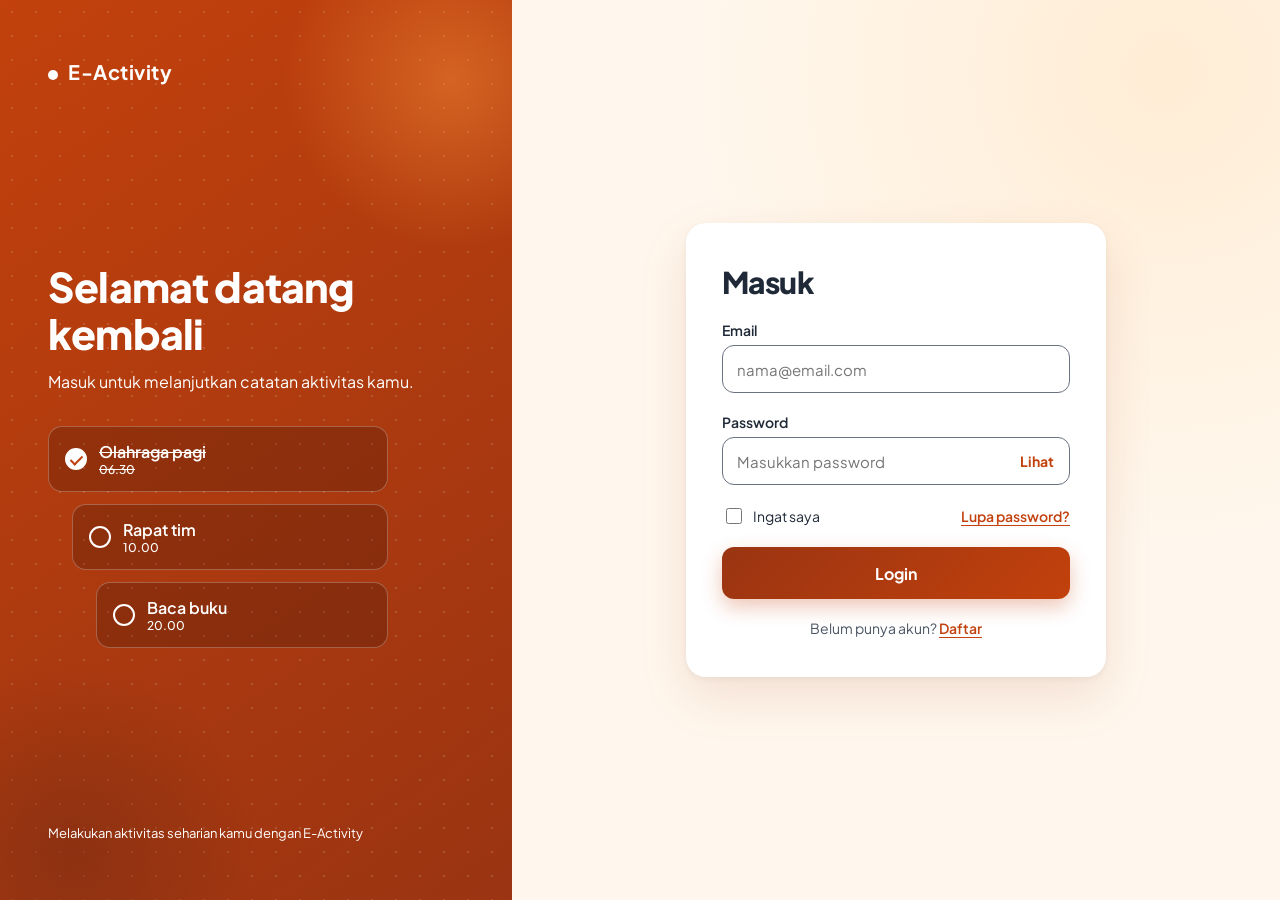
==== commit 38188ae1: "Update index.html" ====
--- a/index.html
+++ b/index.html
@@ -1,177 +1,120 @@
-<!doctype html>
-<html lang="id" data-theme="dark">
+<!DOCTYPE html>
+<!-- lang="id" memberi tahu browser bahwa halaman ini berbahasa Indonesia -->
+<html lang="id">
 <head>
-<meta charset="utf-8">
-<meta name="viewport" content="width=device-width, initial-scale=1">
-<title>Muhammad Ridwan Lubis - Portofolio QA</title>
-<meta name="description" content="Portofolio Aspiring QA Engineer: demo aplikasi dan laporan hasil testing.">
+  <meta charset="UTF-8">
+  <!-- Baris viewport ini wajib supaya tampilan responsif di HP -->
+  <meta name="viewport" content="width=device-width, initial-scale=1.0">
+  <title>Masuk | E-Activity</title>
 
-<link rel="stylesheet" href="style.css">
+  <!-- File CSS (tampilan) akan kita buat setelah index.html selesai -->
+  <link rel="stylesheet" href="style.css">
 </head>
-
 <body>
 
-<!-- ===== MENU ATAS ===== -->
-<nav><div class="wrap">
-  <strong>M. Ridwan Lubis</strong>
-  <div class="links">
-    <a href="#tentang">Tentang</a>
-    <a href="#project">Project</a>
-    <a href="#perjalanan">Perjalanan</a>
-    <a href="#kontak">Kontak</a>
-    <button id="theme" type="button" aria-label="Ganti ke mode terang" title="Ganti ke mode terang">🌙</button>
-  </div>
-</div></nav>
+  <!-- Pembungkus seluruh halaman. Di desktop: panel kiri + form kanan -->
+  <main class="login-page">
 
-<main class="wrap">
+    <!-- PANEL KIRI: identitas aplikasi (di HP bisa dikecilkan lewat CSS) -->
+    <section class="brand-panel">
+      <p class="brand-name">E-Activity</p>
 
-<!-- ===== BAGIAN ATAS: FOTO, NAMA, TOMBOL ===== -->
-<section class="hero">
-  <!-- Foto: simpan dengan nama foto.jpg di folder yang sama. Kalau belum ada, tampil inisial. -->
-  <div class="photo">
-    <div class="inisial">MR</div>
-    <img src="pasfoto.jpeg" alt="Foto Muhammad Ridwan Lubis" onerror="this.remove()">
-  </div>
-  <div>
-    <p class="eyebrow">ASPIRING QA ENGINEER</p>
-    <h1>Muhammad <span>Ridwan Lubis</span></h1>
-    <p class="lead">Technical Support yang beralih ke software testing. Setiap project di bawah ini punya demo yang bisa dicoba dan laporan hasil test yang bisa dibaca.</p>
-    <div class="btns">
-      <a class="btn" href="cv/CV-Muhammad-Ridwan-Lubis.pdf" target="_blank" rel="noopener">Download CV</a>
-      <a class="btn ghost" href="https://www.linkedin.com/in/mridwanlbs23" target="_blank" rel="noopener">LinkedIn</a>
-      <a class="btn ghost" href="https://github.com/mridwanlbs233-collab" target="_blank" rel="noopener">GitHub</a>
-    </div>
-  </div>
-</section>
+      <div class="brand-hero">
+        <h1>Selamat datang kembali</h1>
+        <p>Masuk untuk melanjutkan catatan aktivitas kamu.</p>
 
-<!-- ===== TENTANG SAYA ===== -->
-<section id="tentang" class="reveal">
-  <h2>Tentang Saya</h2>
-  <p class="about">Saya Technical Support yang sedang beralih ke software testing. Latar belakang Ilmu Komputer membuat saya terbiasa membaca alur sistem, dan pekerjaan sehari-hari melatih saya memahami masalah dari sisi pengguna. Saya belajar dengan membangun aplikasi kecil, lalu mengujinya lewat test case, bug report, dan teknik seperti Boundary Value Analysis dan Equivalence Partitioning.</p>
-</section>
+        <!-- Kartu pratinjau: hiasan saja, disembunyikan dari screen reader -->
+        <ul class="preview-list" aria-hidden="true">
+          <li class="preview-card done">
+            <span class="check"></span>
+            <span>Olahraga pagi <small>06.30</small></span>
+          </li>
+          <li class="preview-card">
+            <span class="check"></span>
+            <span>Rapat tim <small>10.00</small></span>
+          </li>
+          <li class="preview-card">
+            <span class="check"></span>
+            <span>Baca buku <small>20.00</small></span>
+          </li>
+        </ul>
+      </div>
 
-<!-- ===== PROJECT ===== -->
-<section id="project" class="reveal">
-  <h2>Project</h2>
+      <p class="brand-note">Melakukan aktivitas seharian kamu dengan E-Activity</p>
+    </section>
 
-  <!-- Tombol filter. data-filter harus sama dengan salah satu kata di data-k pada kartu. -->
-  <div class="chips" role="group" aria-label="Filter project">
-    <button class="chip on" type="button" data-filter="all">Semua</button>
-    <button class="chip" type="button" data-filter="functional">Functional</button>
-    <button class="chip" type="button" data-filter="negative">Negative</button>
-    <button class="chip" type="button" data-filter="bva">Boundary Value</button>
-    <button class="chip" type="button" data-filter="ep">Equivalence Partitioning</button>
-    <button class="chip" type="button" data-filter="e2e">End-to-End</button>
-  </div>
+    <!-- PANEL KANAN: form login -->
+    <section class="form-panel">
 
-  <div class="grid">
+      <!-- novalidate: matikan validasi bawaan browser, supaya pesan error
+           kita sendiri (dari script.js) yang tampil dan bisa diuji -->
+      <form id="login-form" class="login-form" novalidate>
+        <h2>Masuk</h2>
 
-    <!-- PROJECT 1: Login UI
-         Link tombol "Lihat Demo" ada di href pertama (ganti kalau perlu).
-         data-k = kategori untuk filter. -->
-    <article class="card" data-k="functional negative">
-      <h3>Secure Login UI</h3>
-      <p>Halaman login dan autentikasi (HTML/CSS/JS).</p>
-      <p class="tag">Functional, Negative Testing</p>
-      <div class="btns">
-        <a class="btn" href="https://mridwanlbs233-collab.github.io/login-ui/" target="_blank" rel="noopener">Lihat Demo</a>
-        <a class="btn ghost" href="reports/login-ui.pdf" target="_blank" rel="noopener">Laporan Test (PDF)</a>
-      </div>
-    </article>
+        <!-- Pesan umum (misalnya: "Email atau password salah" atau
+             "Akun terkunci sementara"). Awalnya kosong. -->
+        <p id="form-message" class="form-message" role="alert" aria-live="polite"></p>
 
-    <!-- PROJECT 2: To-Do List -->
-    <article class="card" data-k="functional">
-      <h3>To-Do List</h3>
-      <p>Aplikasi CRUD dengan penyimpanan localStorage.</p>
-      <p class="tag">Functional, CRUD Testing</p>
-      <div class="btns">
-        <a class="btn" href="https://mridwanlbs233-collab.github.io/todo-list/" target="_blank" rel="noopener">Lihat Demo</a>
-        <a class="btn ghost" href="reports/todo-list.pdf" target="_blank" rel="noopener">Laporan Test (PDF)</a>
-      </div>
-    </article>
+        <!-- FIELD EMAIL -->
+        <div class="field">
+          <label for="email">Email</label>
+          <input
+            type="email"
+            id="email"
+            name="email"
+            placeholder="nama@email.com"
+            autocomplete="username"
+            aria-describedby="email-error">
+          <!-- Tempat pesan error khusus email (diisi oleh JavaScript) -->
+          <span id="email-error" class="field-error"></span>
+        </div>
 
-    <!-- PROJECT 3: Katalog Buku -->
-    <article class="card" data-k="functional">
-      <h3>Katalog Buku (Library)</h3>
-      <p>Cari, filter, dan pinjam buku.</p>
-      <p class="tag">Functional, Search dan Filter</p>
-      <div class="btns">
-        <a class="btn" href="https://mridwanlbs233-collab.github.io/library/" target="_blank" rel="noopener">Lihat Demo</a>
-        <a class="btn ghost" href="reports/library.pdf" target="_blank" rel="noopener">Laporan Test (PDF)</a>
-      </div>
-    </article>
+        <!-- FIELD PASSWORD -->
+        <div class="field">
+          <label for="password">Password</label>
+          <div class="password-wrapper">
+            <input
+              type="password"
+              id="password"
+              name="password"
+              placeholder="Masukkan password"
+              autocomplete="current-password"
+              aria-describedby="password-error">
+            <!-- type="button" supaya tombol ini tidak ikut mengirim form -->
+            <button
+              type="button"
+              id="toggle-password"
+              class="toggle-password"
+              aria-label="Tampilkan password">
+              Lihat
+            </button>
+          </div>
+          <span id="password-error" class="field-error"></span>
+        </div>
 
-    <!-- PROJECT 4: Mini Bank Web -->
-    <article class="card" data-k="bva ep">
-      <h3>Mini Bank Web</h3>
-      <p>Alur transfer saldo dengan validasi nominal, saldo, limit harian, dan PIN.</p>
-      <p class="tag">Boundary Value, Equivalence Partitioning</p>
-      <div class="btns">
-        <a class="btn" href="https://mridwanlbs233-collab.github.io/registrasi/" target="_blank" rel="noopener">Lihat Demo</a>
-        <a class="btn ghost" href="reports/registrasi.pdf" target="_blank" rel="noopener">Laporan Test (PDF)</a>
-      </div>
-    </article>
+        <!-- BARIS: Ingat saya + Lupa password -->
+        <div class="options-row">
+          <label class="remember">
+            <input type="checkbox" id="remember" name="remember">
+            Ingat saya
+          </label>
+          <a href="#" id="forgot-link">Lupa password?</a>
+        </div>
 
-    <!-- PROJECT 5: Online Shop -->
-    <article class="card" data-k="functional e2e">
-      <h3>Tokoku.id</h3>
-      <p>Alur belanja lengkap dari daftar produk, keranjang, hingga transaksi.</p>
-      <p class="tag">Functional, End-to-End Flow</p>
-      <div class="btns">
-        <a class="btn" href="https://mridwanlbs233-collab.github.io/online-shop/" target="_blank" rel="noopener">Lihat Demo</a>
-        <a class="btn ghost" href="reports/online-shop.pdf" target="_blank" rel="noopener">Laporan Test (PDF)</a>
-      </div>
-    </article>
+        <!-- TOMBOL LOGIN: type="submit" supaya bisa ditekan dengan Enter -->
+        <button type="submit" id="login-button" class="login-button">Login</button>
 
-    <!-- PROJECT 5: TiketKu Cinema -->
-    <article class="card" data-k="functional e2e">
-      <h3>TiketKu Cinema</h3>
-      <p>Pemesanan tiket dengan validasi tanggal dan jam tayang, kursi yang sudah terisi, serta pembatalan.</p>
-      <p class="tag">State Transition, Boundary Value, Negative Testing</p>
-      <div class="btns">
-        <a class="btn" href="https://mridwanlbs233-collab.github.io/online-shop/" target="_blank" rel="noopener">Lihat Demo</a>
-        <a class="btn ghost" href="reports/online-shop.pdf" target="_blank" rel="noopener">Laporan Test (PDF)</a>
-      </div>
-    </article>
+        <!-- LINK KE REGISTRASI (project kedua nanti) -->
+        <p class="register-text">
+          Belum punya akun? <a href="register.html" id="register-link">Daftar</a>
+        </p>
+      </form>
 
-    <!-- Untuk menambah project: salin satu blok <article> sampai </article>, tempel di sini,
-         lalu ubah judul, deskripsi, link, dan data-k. -->
+    </section>
+  </main>
 
-  </div>
-</section>
-
-<!-- ===== PERJALANAN (TIMELINE) ===== -->
-<section id="perjalanan" class="reveal">
-  <h2>Perjalanan</h2>
-  <div class="timeline">
-    <div class="item">
-      <time>SAAT INI</time>
-      <h3>Beralih ke software testing</h3>
-      <p>Membangun portofolio QA: test case, bug report, dan laporan hasil test.</p>
-    </div>
-    <div class="item">
-      <time>AGU 2025 - SEKARANG</time>
-      <h3>Technical Support</h3>
-      <p>PT Envision, Jakarta Selatan. Dukungan teknis untuk pengguna.</p>
-    </div>
-    <div class="item">
-      <time>2020 - 2024</time>
-      <h3>S1 Ilmu Komputer</h3>
-      <p>Universitas Sumatera Utara, IPK 3,61. Skripsi: karakter musuh dengan AI pada game top-down shooter “From The Downtown”.</p>
-    </div>
-  </div>
-</section>
-
-</main>
-
-<!-- ===== KONTAK ===== -->
-<footer id="kontak"><div class="wrap">
-  <h2 style="margin:0;font-size:24px">Kontak</h2>
-  <p>Email: <a href="mailto:mridwanlbs233@email.com">mridwanlbs233@email.com</a> ·
-     <a href="https://www.linkedin.com/in/mridwanlbs23">LinkedIn</a> ·
-     <a href="https://github.com/mridwanlbs233-collab">GitHub</a></p>
-</div></footer>
-
-<script src="script.js"></script>
+  <!-- File JavaScript (logika) dimuat paling bawah, setelah semua elemen
+       di atas ada. Akan kita buat setelah style.css -->
+  <script src="script.js"></script>
 </body>
 </html>
